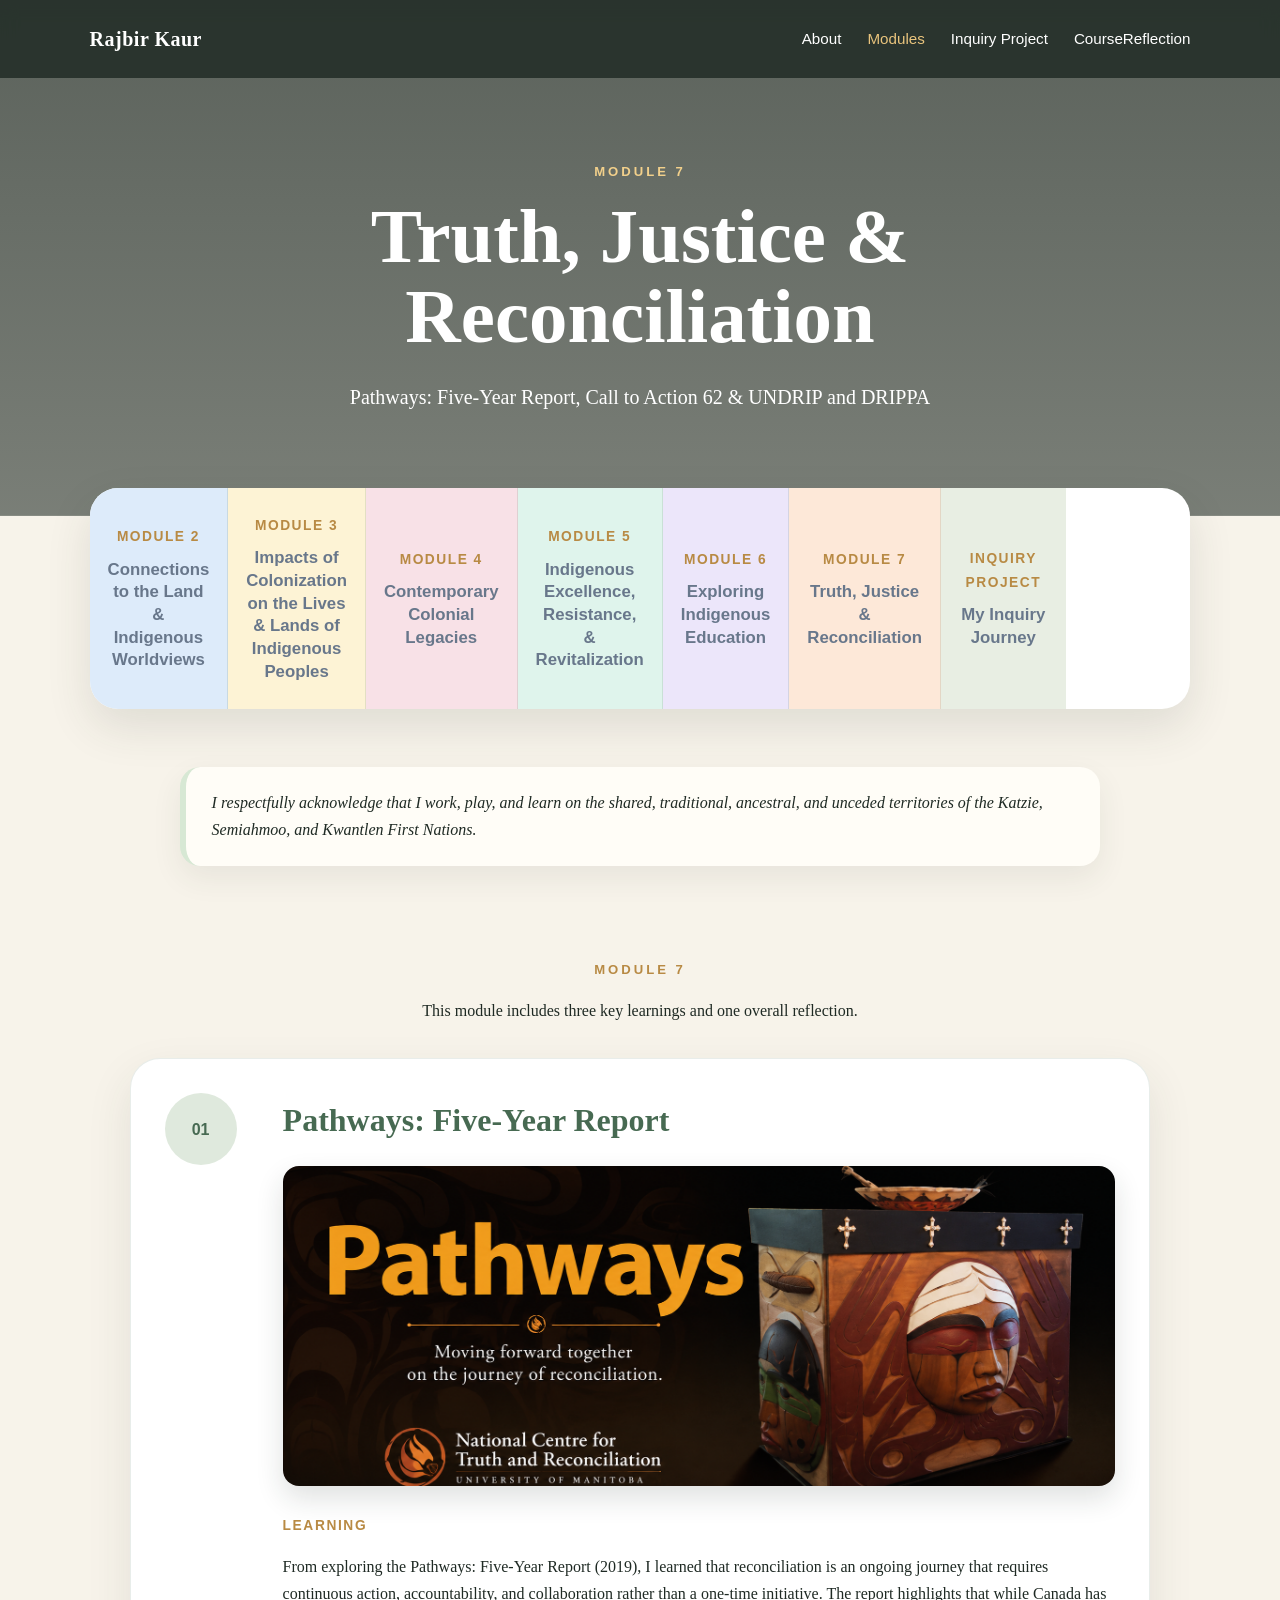
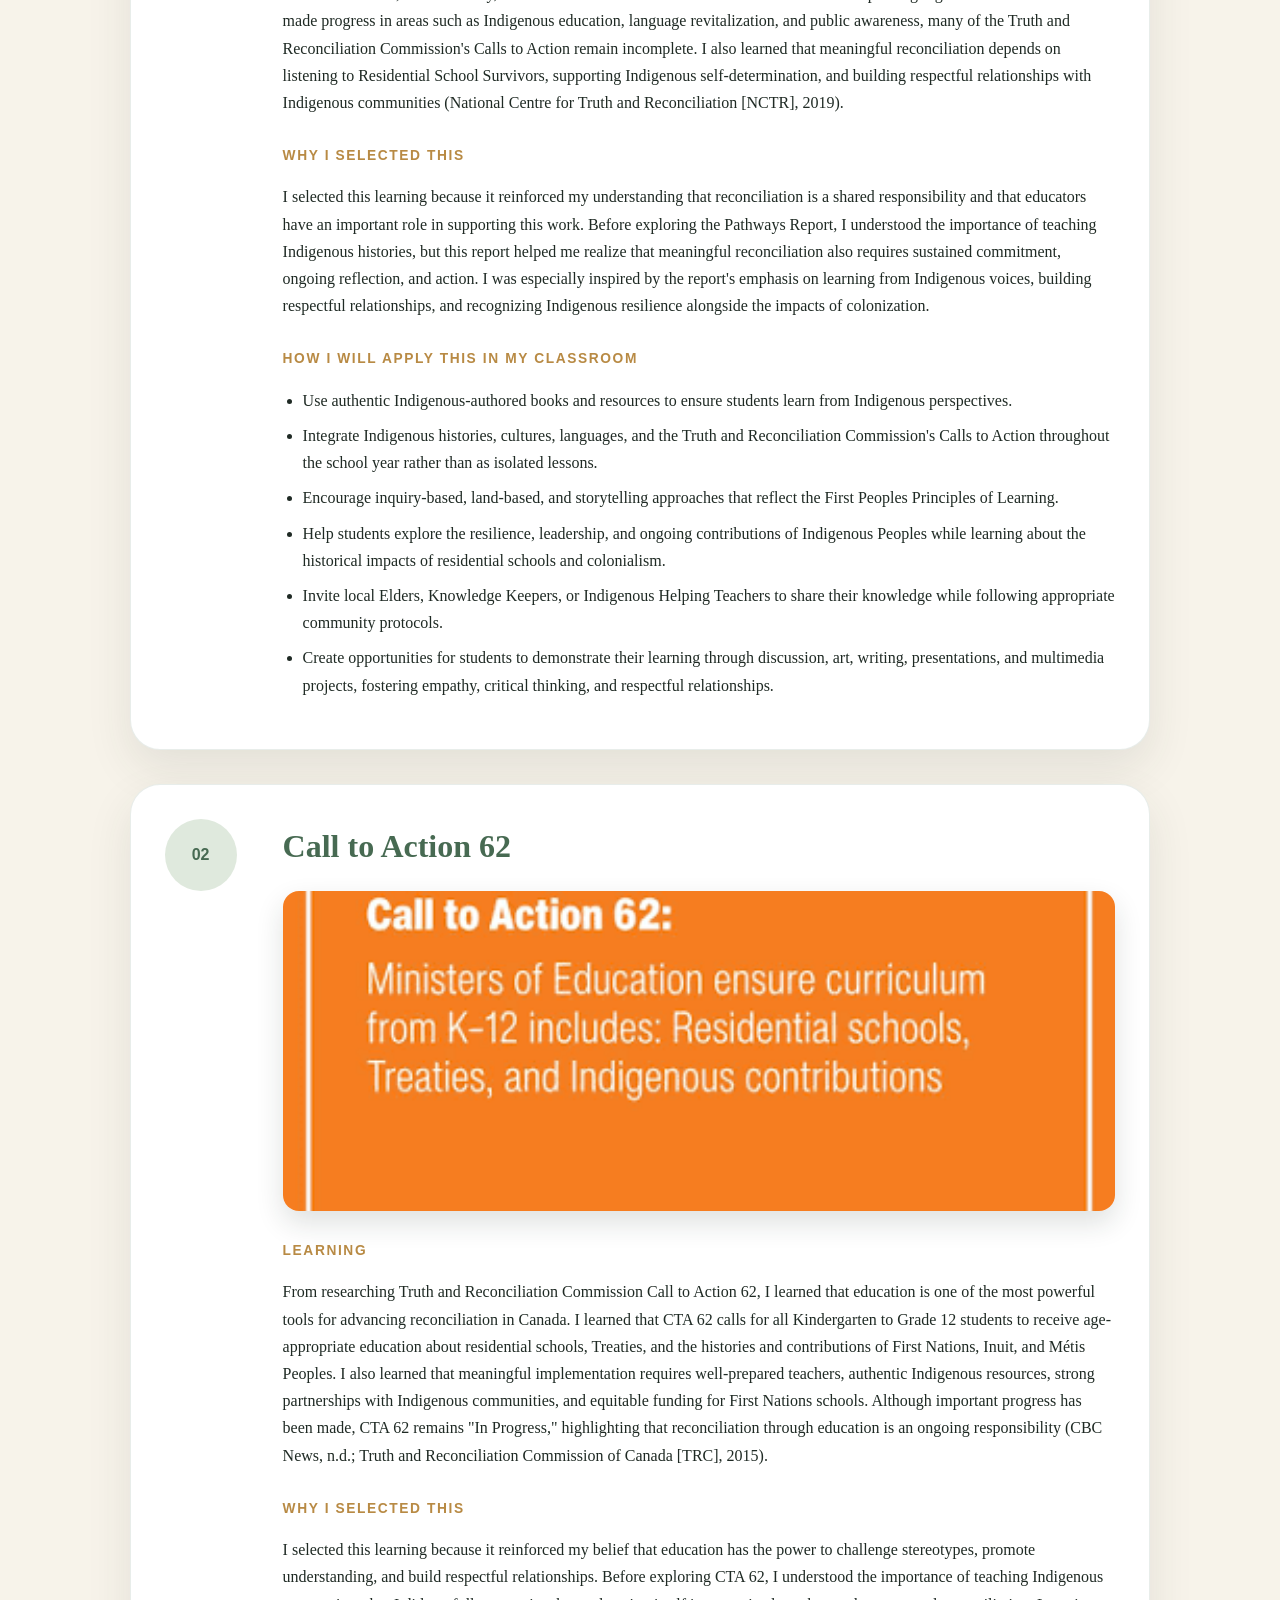
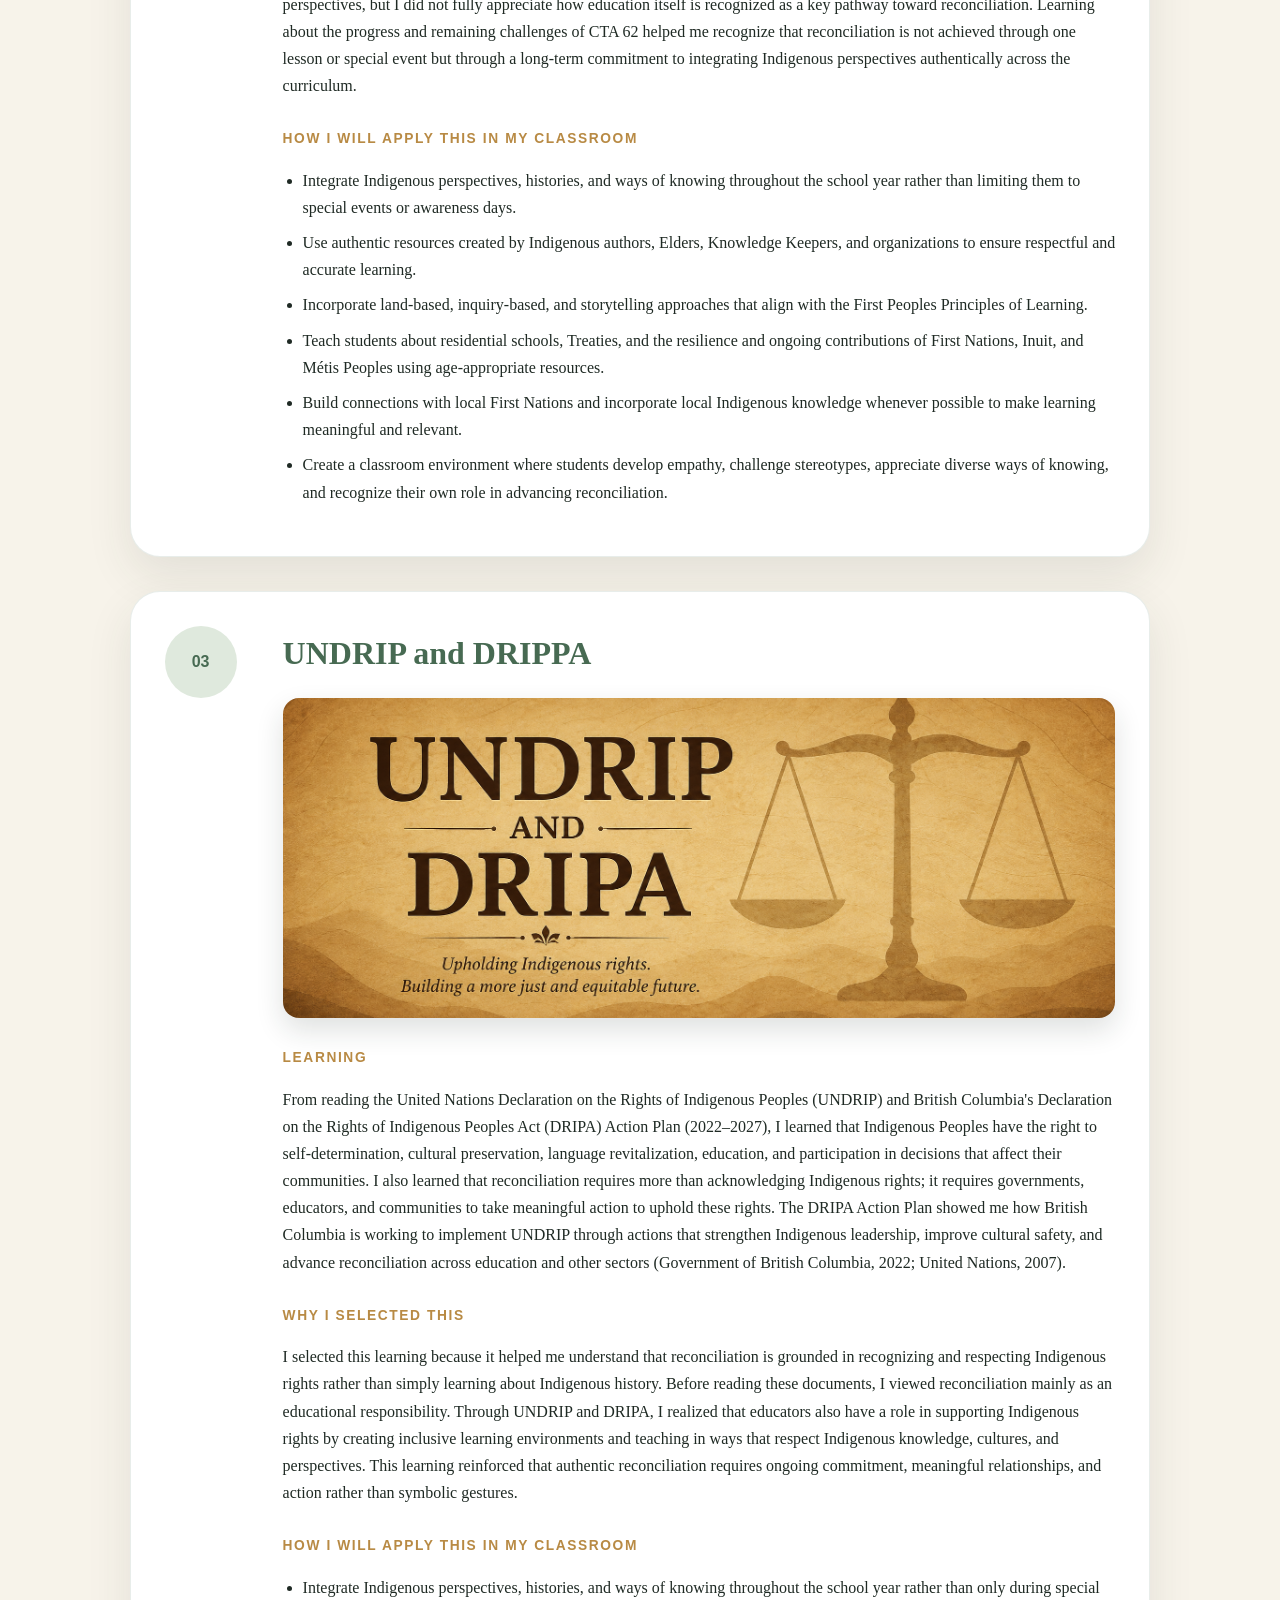
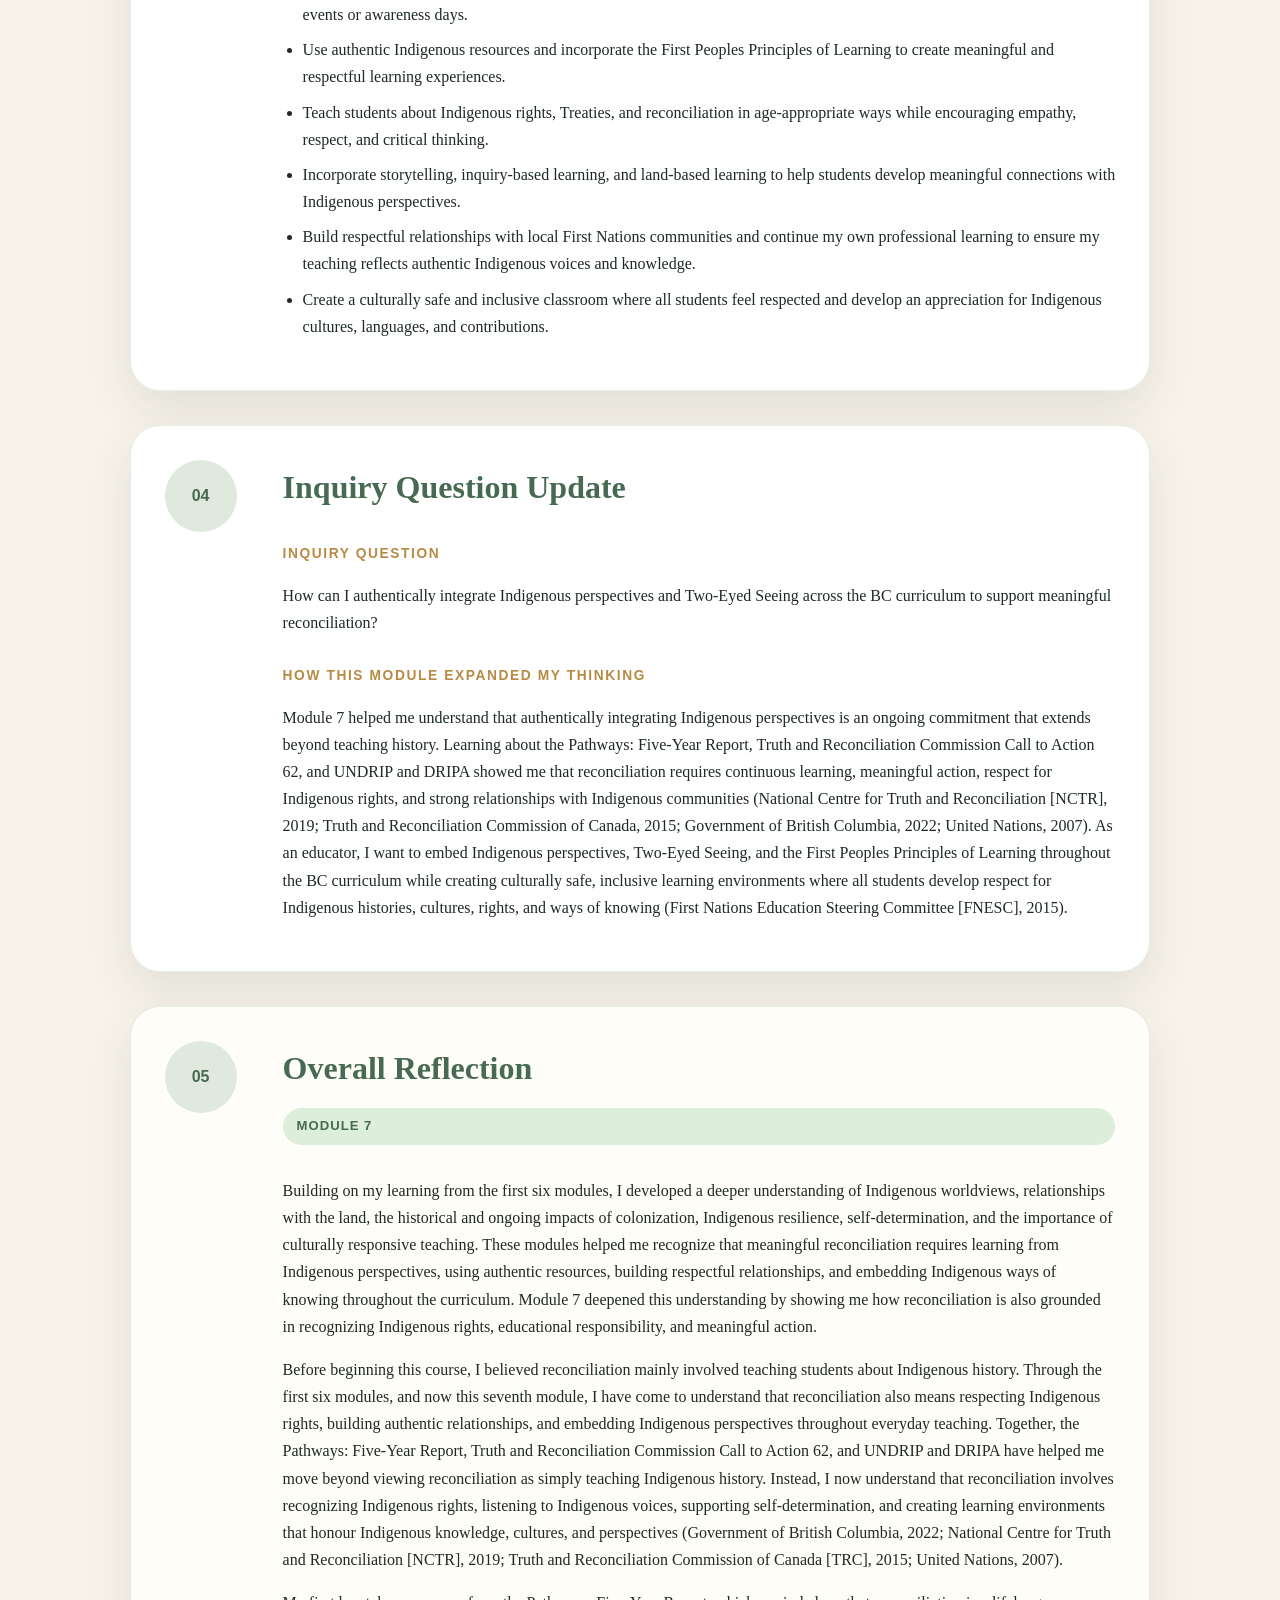
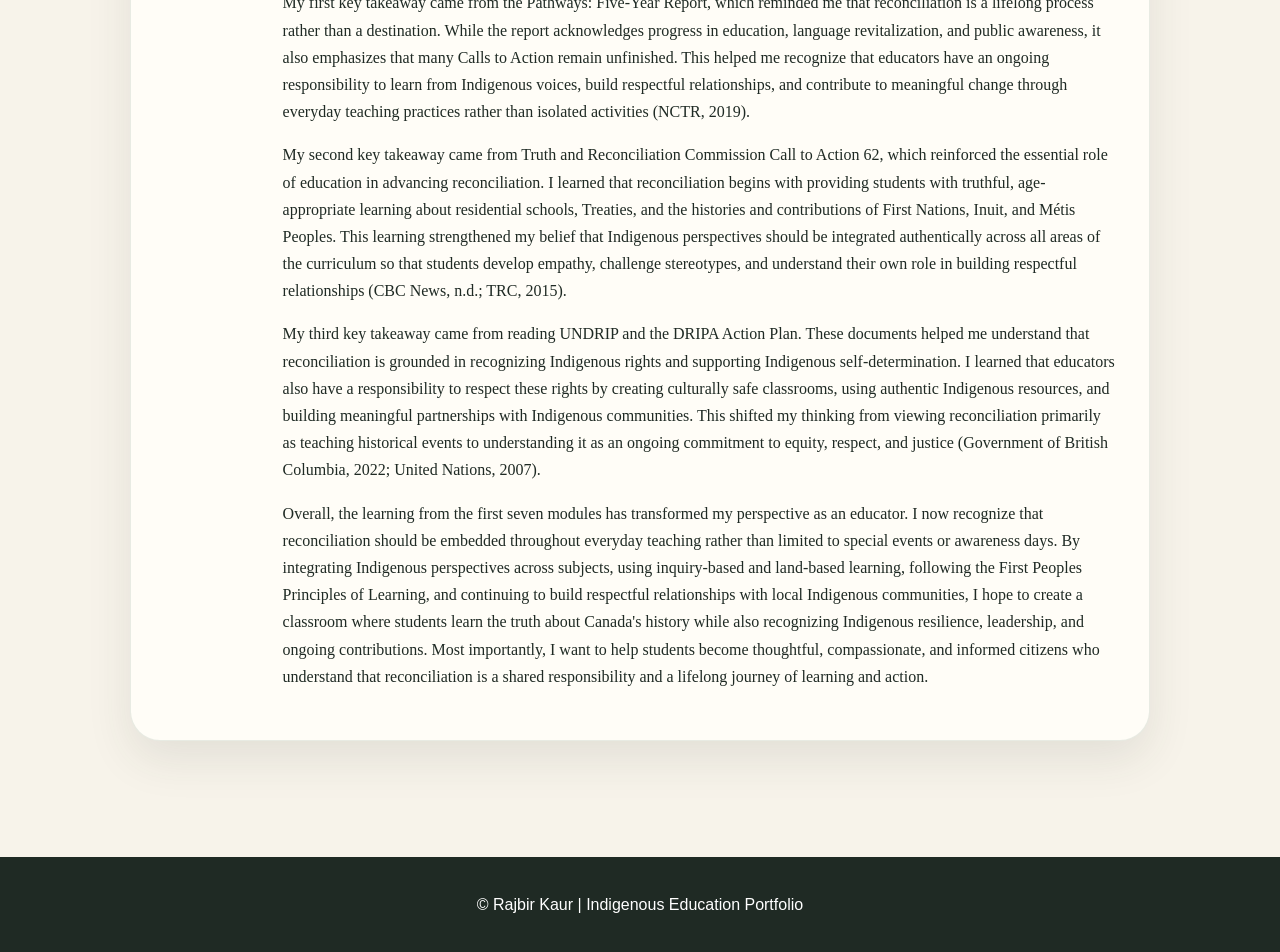
==== CourseReflection.html @ e58ac987 "Add CourseReflection.html with module reflections This file contains the HTML structure for the Cour" ====
<!DOCTYPE html>

<html lang="en">
<head>
<meta charset="utf-8"/>
<meta content="width=device-width, initial-scale=1.0" name="viewport"/>
<title>Course Reflection</title>
<link href="style.css" rel="stylesheet"/>
</head>
<body>
<header class="hero page-hero">
<nav class="nav">
<a class="logo" href="index.html">Rajbir Kaur</a>
<div class="links">
<a href="index.html#about">About</a>
<a aria-current="page" href="index.html#modules">Modules</a>
<a href="inquiry.html">Inquiry Project</a>
 <a href="CourseReflection.html">CourseReflection</a>
</div>
</nav>
<div class="hero-content">
<p class="eyebrow">Module 7</p>
<h1>Truth, Justice &amp; Reconciliation</h1>
<p class="hero-text">Pathways: Five-Year Report, Call to Action 62 &amp; UNDRIP and DRIPPA</p>
</div>
</header>
<div class="top-module-strip"><div class="module-grid">
<a class="module-tile module-2" href="module2.html">
<span>Module 2</span>
<strong>Connections to the Land &amp; Indigenous Worldviews</strong>
</a>
<a class="module-tile module-3" href="module3.html">
<span>Module 3</span>
<strong>Impacts of Colonization on the Lives &amp; Lands of Indigenous Peoples</strong>
</a>
<a class="module-tile module-4" href="module4.html">
<span>Module 4</span>
<strong>Contemporary Colonial Legacies</strong>
</a>
<a class="module-tile module-5" href="module5.html">
<span>Module 5</span>
<strong>Indigenous Excellence, Resistance, &amp; Revitalization</strong>
</a>
<a class="module-tile module-6" href="module6.html">
<span>Module 6</span>
<strong>Exploring Indigenous Education</strong>
</a>
<a class="module-tile module-7" href="module7.html">
<span>Module 7</span>
<strong>Truth, Justice &amp; Reconciliation</strong>
</a>
 <a class="module-tile inquiry-tile" href="inquiry.html">
    <span>Inquiry Project</span>
    <strong>My Inquiry Journey</strong>
</a>
</div></div>
<main>
<section class="land-acknowledgement">
<p>I respectfully acknowledge that I work, play, and learn on the shared, traditional, ancestral, and unceded territories of the Katzie, Semiahmoo, and Kwantlen First Nations.</p>
</section>
<section class="section module-page" id="module4">
<div class="section-title center">
<p class="eyebrow">Module 7</p>
<p>This module includes three key learnings and one overall reflection.</p>
</div>
<article class="learning-card">
<div class="number">01</div>
<div>
<h3>Pathways: Five-Year Report</h3>
<img alt="Pathways" class="topic-image" src="Pathways.png"/>
<h4>Learning</h4>
<p>From exploring the Pathways: Five-Year Report (2019), I learned that reconciliation is an ongoing journey that requires continuous action, accountability, and collaboration rather than a one-time initiative. The report highlights that while Canada has made progress in areas such as Indigenous education, language revitalization, and public awareness, many of the Truth and Reconciliation Commission's Calls to Action remain incomplete. I also learned that meaningful reconciliation depends on listening to Residential School Survivors, supporting Indigenous self-determination, and building respectful relationships with Indigenous communities (National Centre for Truth and Reconciliation [NCTR], 2019).</p>
<h4>Why I Selected This</h4>
<p>I selected this learning because it reinforced my understanding that reconciliation is a shared responsibility and that educators have an important role in supporting this work. Before exploring the Pathways Report, I understood the importance of teaching Indigenous histories, but this report helped me realize that meaningful reconciliation also requires sustained commitment, ongoing reflection, and action. I was especially inspired by the report's emphasis on learning from Indigenous voices, building respectful relationships, and recognizing Indigenous resilience alongside the impacts of colonization.</p>
<h4>How I Will Apply This in My Classroom</h4>
<ul>
  <li>Use authentic Indigenous-authored books and resources to ensure students learn from Indigenous perspectives.</li>
  <li>Integrate Indigenous histories, cultures, languages, and the Truth and Reconciliation Commission's Calls to Action throughout the school year rather than as isolated lessons.</li>
  <li>Encourage inquiry-based, land-based, and storytelling approaches that reflect the First Peoples Principles of Learning.</li>
  <li>Help students explore the resilience, leadership, and ongoing contributions of Indigenous Peoples while learning about the historical impacts of residential schools and colonialism.</li>
  <li>Invite local Elders, Knowledge Keepers, or Indigenous Helping Teachers to share their knowledge while following appropriate community protocols.</li>
  <li>Create opportunities for students to demonstrate their learning through discussion, art, writing, presentations, and multimedia projects, fostering empathy, critical thinking, and respectful relationships.</li>
</ul>
</div>
</article>
<article class="learning-card">
<div class="number">02</div>
<div>
<h3>Call to Action 62</h3>
<img alt="Call to Action 62" class="topic-image" src="Call-to-action.png"/>
<h4>Learning</h4>
<p>From researching Truth and Reconciliation Commission Call to Action 62, I learned that education is one of the most powerful tools for advancing reconciliation in Canada. I learned that CTA 62 calls for all Kindergarten to Grade 12 students to receive age-appropriate education about residential schools, Treaties, and the histories and contributions of First Nations, Inuit, and Métis Peoples. I also learned that meaningful implementation requires well-prepared teachers, authentic Indigenous resources, strong partnerships with Indigenous communities, and equitable funding for First Nations schools. Although important progress has been made, CTA 62 remains "In Progress," highlighting that reconciliation through education is an ongoing responsibility (CBC News, n.d.; Truth and Reconciliation Commission of Canada [TRC], 2015).</p>
<h4>Why I Selected This</h4>
<p>I selected this learning because it reinforced my belief that education has the power to challenge stereotypes, promote understanding, and build respectful relationships. Before exploring CTA 62, I understood the importance of teaching Indigenous perspectives, but I did not fully appreciate how education itself is recognized as a key pathway toward reconciliation. Learning about the progress and remaining challenges of CTA 62 helped me recognize that reconciliation is not achieved through one lesson or special event but through a long-term commitment to integrating Indigenous perspectives authentically across the curriculum.</p>
<h4>How I Will Apply This in My Classroom</h4>
<ul>
  <li>Integrate Indigenous perspectives, histories, and ways of knowing throughout the school year rather than limiting them to special events or awareness days.</li>
  <li>Use authentic resources created by Indigenous authors, Elders, Knowledge Keepers, and organizations to ensure respectful and accurate learning.</li>
  <li>Incorporate land-based, inquiry-based, and storytelling approaches that align with the First Peoples Principles of Learning.</li>
  <li>Teach students about residential schools, Treaties, and the resilience and ongoing contributions of First Nations, Inuit, and Métis Peoples using age-appropriate resources.</li>
  <li>Build connections with local First Nations and incorporate local Indigenous knowledge whenever possible to make learning meaningful and relevant.</li>
  <li>Create a classroom environment where students develop empathy, challenge stereotypes, appreciate diverse ways of knowing, and recognize their own role in advancing reconciliation.</li>
</ul>
</div>
</article>
<article class="learning-card">
<div class="number">03</div>
<div>
<h3>UNDRIP and DRIPPA</h3>
<img alt="UNDRIP and DRIPPA" class="topic-image" src="UNDRIP.png"/>
<h4>Learning</h4>
<p>From reading the United Nations Declaration on the Rights of Indigenous Peoples (UNDRIP) and British Columbia's Declaration on the Rights of Indigenous Peoples Act (DRIPA) Action Plan (2022–2027), I learned that Indigenous Peoples have the right to self-determination, cultural preservation, language revitalization, education, and participation in decisions that affect their communities. I also learned that reconciliation requires more than acknowledging Indigenous rights; it requires governments, educators, and communities to take meaningful action to uphold these rights. The DRIPA Action Plan showed me how British Columbia is working to implement UNDRIP through actions that strengthen Indigenous leadership, improve cultural safety, and advance reconciliation across education and other sectors (Government of British Columbia, 2022; United Nations, 2007).</p>
<h4>Why I Selected This</h4>
<p>I selected this learning because it helped me understand that reconciliation is grounded in recognizing and respecting Indigenous rights rather than simply learning about Indigenous history. Before reading these documents, I viewed reconciliation mainly as an educational responsibility. Through UNDRIP and DRIPA, I realized that educators also have a role in supporting Indigenous rights by creating inclusive learning environments and teaching in ways that respect Indigenous knowledge, cultures, and perspectives. This learning reinforced that authentic reconciliation requires ongoing commitment, meaningful relationships, and action rather than symbolic gestures.</p>
<h4>How I Will Apply This in My Classroom</h4>
<ul>
  <li>Integrate Indigenous perspectives, histories, and ways of knowing throughout the school year rather than only during special events or awareness days.</li>
  <li>Use authentic Indigenous resources and incorporate the First Peoples Principles of Learning to create meaningful and respectful learning experiences.</li>
  <li>Teach students about Indigenous rights, Treaties, and reconciliation in age-appropriate ways while encouraging empathy, respect, and critical thinking.</li>
  <li>Incorporate storytelling, inquiry-based learning, and land-based learning to help students develop meaningful connections with Indigenous perspectives.</li>
  <li>Build respectful relationships with local First Nations communities and continue my own professional learning to ensure my teaching reflects authentic Indigenous voices and knowledge.</li>
  <li>Create a culturally safe and inclusive classroom where all students feel respected and develop an appreciation for Indigenous cultures, languages, and contributions.</li>
</ul>
</div>
</article>
 <article class="learning-card">
<div class="number">04</div>
<div>
<h3>Inquiry Question Update</h3>
  <h4>Inquiry Question</h4>
    <p>How can I authentically integrate Indigenous perspectives and Two-Eyed Seeing across the BC curriculum to support meaningful reconciliation?</p>
  <h4>How This Module Expanded My Thinking</h4>
    <p>Module 7 helped me understand that authentically integrating Indigenous perspectives is an ongoing commitment that extends beyond teaching history. Learning about the Pathways: Five-Year Report, Truth and Reconciliation Commission Call to Action 62, and UNDRIP and DRIPA showed me that reconciliation requires continuous learning, meaningful action, respect for Indigenous rights, and strong relationships with Indigenous communities (National Centre for Truth and Reconciliation [NCTR], 2019; Truth and Reconciliation Commission of Canada, 2015; Government of British Columbia, 2022; United Nations, 2007). As an educator, I want to embed Indigenous perspectives, Two-Eyed Seeing, and the First Peoples Principles of Learning throughout the BC curriculum while creating culturally safe, inclusive learning environments where all students develop respect for Indigenous histories, cultures, rights, and ways of knowing (First Nations Education Steering Committee [FNESC], 2015).</p>
</div>
 </article>
<article class="learning-card reflection-card" id="reflection">
<div class="number">05</div>
<div>
<h3>Overall Reflection</h3>
<p class="module-label">Module 7</p>
  <p>Building on my learning from the first six modules, I developed a deeper understanding of Indigenous worldviews, relationships with the land, the historical and ongoing impacts of colonization, Indigenous resilience, self-determination, and the importance of culturally responsive teaching. These modules helped me recognize that meaningful reconciliation requires learning from Indigenous perspectives, using authentic resources, building respectful relationships, and embedding Indigenous ways of knowing throughout the curriculum. Module 7 deepened this understanding by showing me how reconciliation is also grounded in recognizing Indigenous rights, educational responsibility, and meaningful action.</p>
  <p>Before beginning this course, I believed reconciliation mainly involved teaching students about Indigenous history. Through the first six modules, and now this seventh module, I have come to understand that reconciliation also means respecting Indigenous rights, building authentic relationships, and embedding Indigenous perspectives throughout everyday teaching. Together, the Pathways: Five-Year Report, Truth and Reconciliation Commission Call to Action 62, and UNDRIP and DRIPA have helped me move beyond viewing reconciliation as simply teaching Indigenous history. Instead, I now understand that reconciliation involves recognizing Indigenous rights, listening to Indigenous voices, supporting self-determination, and creating learning environments that honour Indigenous knowledge, cultures, and perspectives (Government of British Columbia, 2022; National Centre for Truth and Reconciliation [NCTR], 2019; Truth and Reconciliation Commission of Canada [TRC], 2015; United Nations, 2007).</p>
  <p>My first key takeaway came from the Pathways: Five-Year Report, which reminded me that reconciliation is a lifelong process rather than a destination. While the report acknowledges progress in education, language revitalization, and public awareness, it also emphasizes that many Calls to Action remain unfinished. This helped me recognize that educators have an ongoing responsibility to learn from Indigenous voices, build respectful relationships, and contribute to meaningful change through everyday teaching practices rather than isolated activities (NCTR, 2019).</p>
  <p>My second key takeaway came from Truth and Reconciliation Commission Call to Action 62, which reinforced the essential role of education in advancing reconciliation. I learned that reconciliation begins with providing students with truthful, age-appropriate learning about residential schools, Treaties, and the histories and contributions of First Nations, Inuit, and Métis Peoples. This learning strengthened my belief that Indigenous perspectives should be integrated authentically across all areas of the curriculum so that students develop empathy, challenge stereotypes, and understand their own role in building respectful relationships (CBC News, n.d.; TRC, 2015).</p>
  <p>My third key takeaway came from reading UNDRIP and the DRIPA Action Plan. These documents helped me understand that reconciliation is grounded in recognizing Indigenous rights and supporting Indigenous self-determination. I learned that educators also have a responsibility to respect these rights by creating culturally safe classrooms, using authentic Indigenous resources, and building meaningful partnerships with Indigenous communities. This shifted my thinking from viewing reconciliation primarily as teaching historical events to understanding it as an ongoing commitment to equity, respect, and justice (Government of British Columbia, 2022; United Nations, 2007).</p>
  <p>Overall, the learning from the first seven modules has transformed my perspective as an educator. I now recognize that reconciliation should be embedded throughout everyday teaching rather than limited to special events or awareness days. By integrating Indigenous perspectives across subjects, using inquiry-based and land-based learning, following the First Peoples Principles of Learning, and continuing to build respectful relationships with local Indigenous communities, I hope to create a classroom where students learn the truth about Canada's history while also recognizing Indigenous resilience, leadership, and ongoing contributions. Most importantly, I want to help students become thoughtful, compassionate, and informed citizens who understand that reconciliation is a shared responsibility and a lifelong journey of learning and action.</p>
</div>
</article>
</section>
</main>
<footer>© Rajbir Kaur | Indigenous Education Portfolio</footer>
</body>
</html>
---- style.css ----
:root{
  --green:#476a52;
  --sage:#dfe9dd;
  --cream:#f7f3ea;
  --dark:#1f2a24;
  --gold:#b88a44;
  --white:#ffffff;
}
*{box-sizing:border-box}
html{scroll-behavior:smooth}
body{margin:0;font-family:Georgia,'Times New Roman',serif;color:var(--dark);background:var(--cream);line-height:1.7}
a{color:inherit;text-decoration:none}.hero{min-height:92vh;background:linear-gradient(rgba(31,42,36,.72),rgba(31,42,36,.58)),url('https://images.unsplash.com/photo-1500530855697-b586d89ba3ee?auto=format&fit=crop&w=1600&q=80');background-size:cover;background-position:center;color:white;display:flex;flex-direction:column}.nav{position:sticky;top:0;z-index:10;display:flex;justify-content:space-between;align-items:center;padding:22px 7%;background:rgba(31,42,36,.82);backdrop-filter:blur(8px)}.logo{font-size:1.25rem;font-weight:700;letter-spacing:.5px}.links{display:flex;gap:26px;font-family:Arial,sans-serif;font-size:.95rem}.links a:hover{color:#e9c47d}.hero-content{max-width:880px;margin:auto;padding:80px 7%;text-align:center}.eyebrow{text-transform:uppercase;letter-spacing:3px;color:var(--gold);font-family:Arial,sans-serif;font-weight:700;font-size:.82rem}.hero .eyebrow{color:#f2d08b}.hero h1{font-size:clamp(2.4rem,6vw,5rem);line-height:1.05;margin:12px 0 22px}.hero-text{font-size:1.25rem;max-width:760px;margin:0 auto 32px}.button{display:inline-block;background:#f0c36d;color:#1f2a24;padding:14px 26px;border-radius:999px;font-family:Arial,sans-serif;font-weight:700}.section{padding:82px 7%;max-width:1200px;margin:0 auto}.section-title h2{font-size:clamp(2rem,4vw,3.2rem);line-height:1.1;margin:8px 0 12px}.center{text-align:center}.about-grid{display:grid;grid-template-columns:260px 1fr;gap:34px;align-items:stretch}.portrait{height:260px;border-radius:30px;background:linear-gradient(135deg,var(--green),#9eb58f);color:white;display:flex;align-items:center;justify-content:center;font-size:4.5rem;font-weight:700;box-shadow:0 18px 45px rgba(0,0,0,.12)}.card,.learning-card{background:var(--white);border-radius:30px;padding:34px;box-shadow:0 18px 45px rgba(48,58,50,.1);border:1px solid rgba(71,106,82,.12)}.learning-card{display:grid;grid-template-columns:90px 1fr;gap:28px;margin:34px 0}.number{width:72px;height:72px;border-radius:50%;background:var(--sage);display:flex;align-items:center;justify-content:center;font-family:Arial,sans-serif;font-weight:800;color:var(--green)}h3{font-size:2rem;margin:0 0 16px;color:var(--green)}h4{font-family:Arial,sans-serif;text-transform:uppercase;letter-spacing:1.6px;font-size:.86rem;color:var(--gold);margin:28px 0 8px}ul{padding-left:20px}li{margin:8px 0}.reflection{max-width:1100px}.wide{max-width:980px;margin:0 auto}.references{text-align:left}footer{text-align:center;padding:34px;background:var(--dark);color:white;font-family:Arial,sans-serif}@media(max-width:760px){.nav{display:block;text-align:center}.links{justify-content:center;flex-wrap:wrap;margin-top:12px;gap:12px}.about-grid,.learning-card{grid-template-columns:1fr}.portrait{width:200px;height:200px;margin:0 auto}.section{padding:56px 5%}.card,.learning-card{padding:24px}.number{width:58px;height:58px}.hero{min-height:80vh}}


/* Module dashboard added to match the example layout */
.module-dashboard{max-width:1280px}
.module-grid{display:grid;grid-template-columns:repeat(8,1fr);gap:0;margin-top:34px;border-radius:28px;overflow:hidden;box-shadow:0 18px 45px rgba(48,58,50,.12);background:var(--white)}
.module-tile{min-height:170px;padding:26px 18px;display:flex;flex-direction:column;justify-content:center;align-items:center;text-align:center;border-right:1px solid rgba(71,106,82,.14);font-family:Arial,sans-serif;color:#68778b;background:#fff;transition:.25s ease}
.module-tile:last-child{border-right:0}.module-tile span{font-size:.86rem;text-transform:uppercase;letter-spacing:1.5px;color:var(--gold);font-weight:800;margin-bottom:10px}.module-tile strong{font-size:1.05rem;line-height:1.35}.module-tile:hover{background:#fbf6e9;transform:translateY(-4px);color:#244b82}.module-tile.active{background:#fffaf0;border-bottom:6px solid #e0b52f;color:#244b82}.future-modules{padding-top:36px;padding-bottom:36px}.future-modules .card{text-align:center}.future-modules h3{font-size:1.6rem}
@media(max-width:1050px){.module-grid{grid-template-columns:repeat(2,1fr)}.module-tile{min-height:120px;border-bottom:1px solid rgba(71,106,82,.14)}}
@media(max-width:620px){.module-grid{grid-template-columns:1fr}.module-tile{min-height:105px;border-right:0}.module-tile.active{border-bottom:4px solid #e0b52f}}

/* Module cards now appear at the top under the hero */
.module-dashboard{padding-top:34px;padding-bottom:50px;margin-top:-28px;position:relative;z-index:3}
.reflection-card{background:#fffdf7}


/* Separate page updates */
.page-hero{min-height:46vh}
.page-hero .hero-content{padding:70px 7%}
.top-module-strip{max-width:1280px;margin:-28px auto 0;padding:0 7%;position:relative;z-index:4}
.top-module-strip .module-grid{margin-top:0}
.module-page{padding-top:58px}
.page-actions{display:flex;gap:14px;justify-content:center;flex-wrap:wrap;margin-top:24px}
.button.secondary{background:transparent;color:#fff;border:2px solid #f0c36d}
.nav .links a[aria-current="page"]{color:#e9c47d}
@media(max-width:760px){.page-hero{min-height:42vh}.top-module-strip{padding:0 5%}}


/* Light pastel module colors */
.land-acknowledgement{
  max-width:1100px;
  margin:36px auto 0;
  padding:22px 7%;
}
.land-acknowledgement p{
  margin:0;
  background:#fffdf7;
  border-left:6px solid #d7e8d4;
  border-radius:20px;
  padding:22px 26px;
  box-shadow:0 12px 30px rgba(48,58,50,.08);
  font-style:italic;
}
.module-tile.module-1{background:#ddeedb;}
.module-tile.module-2{background:#ddebfa;}
.module-tile.module-3{background:#fdf3d5;}
.module-tile.module-4{background:#f8e1e7;}
.module-tile.module-5{background:#dff4ec;}
.module-tile.module-6{background:#ece6fa;}
.module-tile.module-7{background:#fde8d8;}
.module-tile:hover{filter:brightness(0.98);transform:translateY(-4px);color:#244b82}
.module-tile.active{filter:brightness(0.96);border-bottom:6px solid rgba(71,106,82,.55);color:#244b82}
.module-label{
  display:inline-block;
  margin:-6px 0 16px;
  padding:7px 14px;
  border-radius:999px;
  background:#ddeedb;
  color:#476a52;
  font-family:Arial,sans-serif;
  font-weight:800;
  letter-spacing:1px;
  text-transform:uppercase;
  font-size:.82rem;
}
.top-module-strip .module-grid{grid-template-columns:repeat(8,1fr)}
@media(max-width:1050px){.top-module-strip .module-grid{grid-template-columns:repeat(2,1fr)}}
@media(max-width:620px){.top-module-strip .module-grid{grid-template-columns:1fr}}

.topic-image{
    display:block;
    width:100%;
    max-width:900px;
    height:320px;
    object-fit:cover;
    object-position:center;
    margin:18px auto 26px;
    border-radius:16px;
    box-shadow:0 12px 28px rgba(30,45,36,.14);

}
.kinship-banner{
    display:block;
    width:100%;
    max-width:1100px;
    height:auto;
    margin:18px auto 26px;
    border-radius:16px;
    box-shadow:0 12px 28px rgba(30,45,36,.14);
}
.references-list{
    max-width: 1000px;
    margin: 0 auto;
    padding-left: 25px;
    line-height: 1.8;
}

.references-list li{
    margin-bottom: 15px;
}
.module-banner-image{
    display:block;
    width:100%;
    max-width:900px;
    height:auto;
    margin:18px auto 26px;
    border-radius:16px;
    box-shadow:0 12px 28px rgba(30,45,36,.14);
}
.indent-list {
    margin-left: 40px;
}
.cause-effect-table {
    width: 100%;
    border-collapse: collapse;
    margin: 25px 0;
}

.cause-effect-table th,
.cause-effect-table td {
    border: 1px solid #777;
    padding: 12px 15px;
    text-align: left;
}

.cause-effect-table th {
    background-color: #e8efe3;
    font-weight: bold;
}
.module-page .learning-card{
    display:grid;
    grid-template-columns:90px minmax(0, 1fr);
    gap:28px;
    align-items:start;
    height:auto;
    min-height:0;
}

.module-page .learning-card{
    display:grid;
    grid-template-columns:90px minmax(0, 1fr);
    gap:28px;
    align-items:start;
    height:auto;
    min-height:0;
}

.module-page .learning-card > div:last-child{
    width:100%;
    min-width:0;
}

.learning-card > div:last-child{
    min-width:0;
    width:100%;
}

.learning-card p{
    width:100%;
    max-width:none;
}
.inquiry-tile{
    background:#e8eee3;
}
#modules .module-grid{
    grid-template-columns:repeat(8, minmax(0, 1fr)) !important;
}

#modules .inquiry-tile{
    background:#e8eee3;
}
.module-dashboard .module-grid{
    grid-template-columns:repeat(8, minmax(0, 1fr)) !important;
}

.inquiry-tile{
    background:#e8eee3;
}
.references-list{
    max-width:1000px;
    margin:0 auto;
    padding:0;
    list-style:none;
    line-height:1.7;
}

.references-list li{
    margin-bottom:18px;
    padding-left:36px;
    text-indent:-36px;
    text-align:left;
}

.references-list a{
    color:#476a52;
    text-decoration:underline;
    overflow-wrap:anywhere;
}
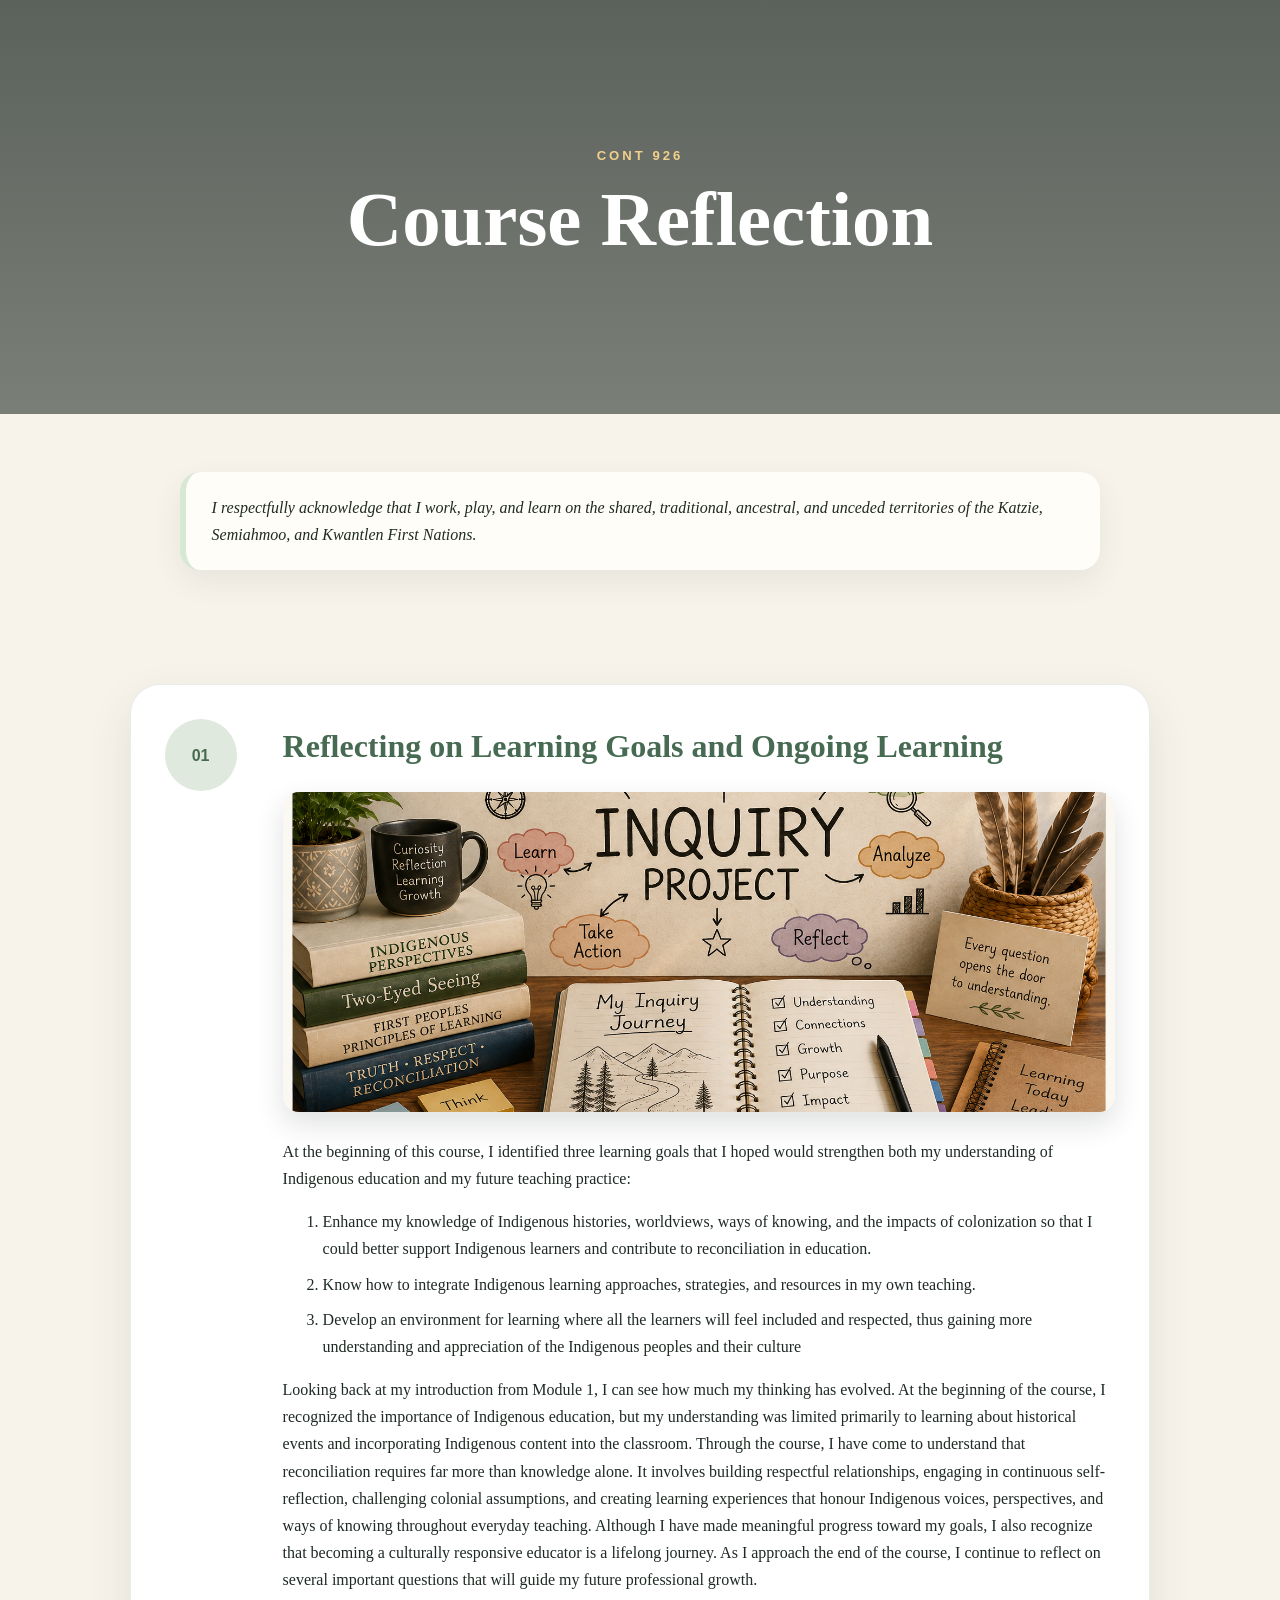
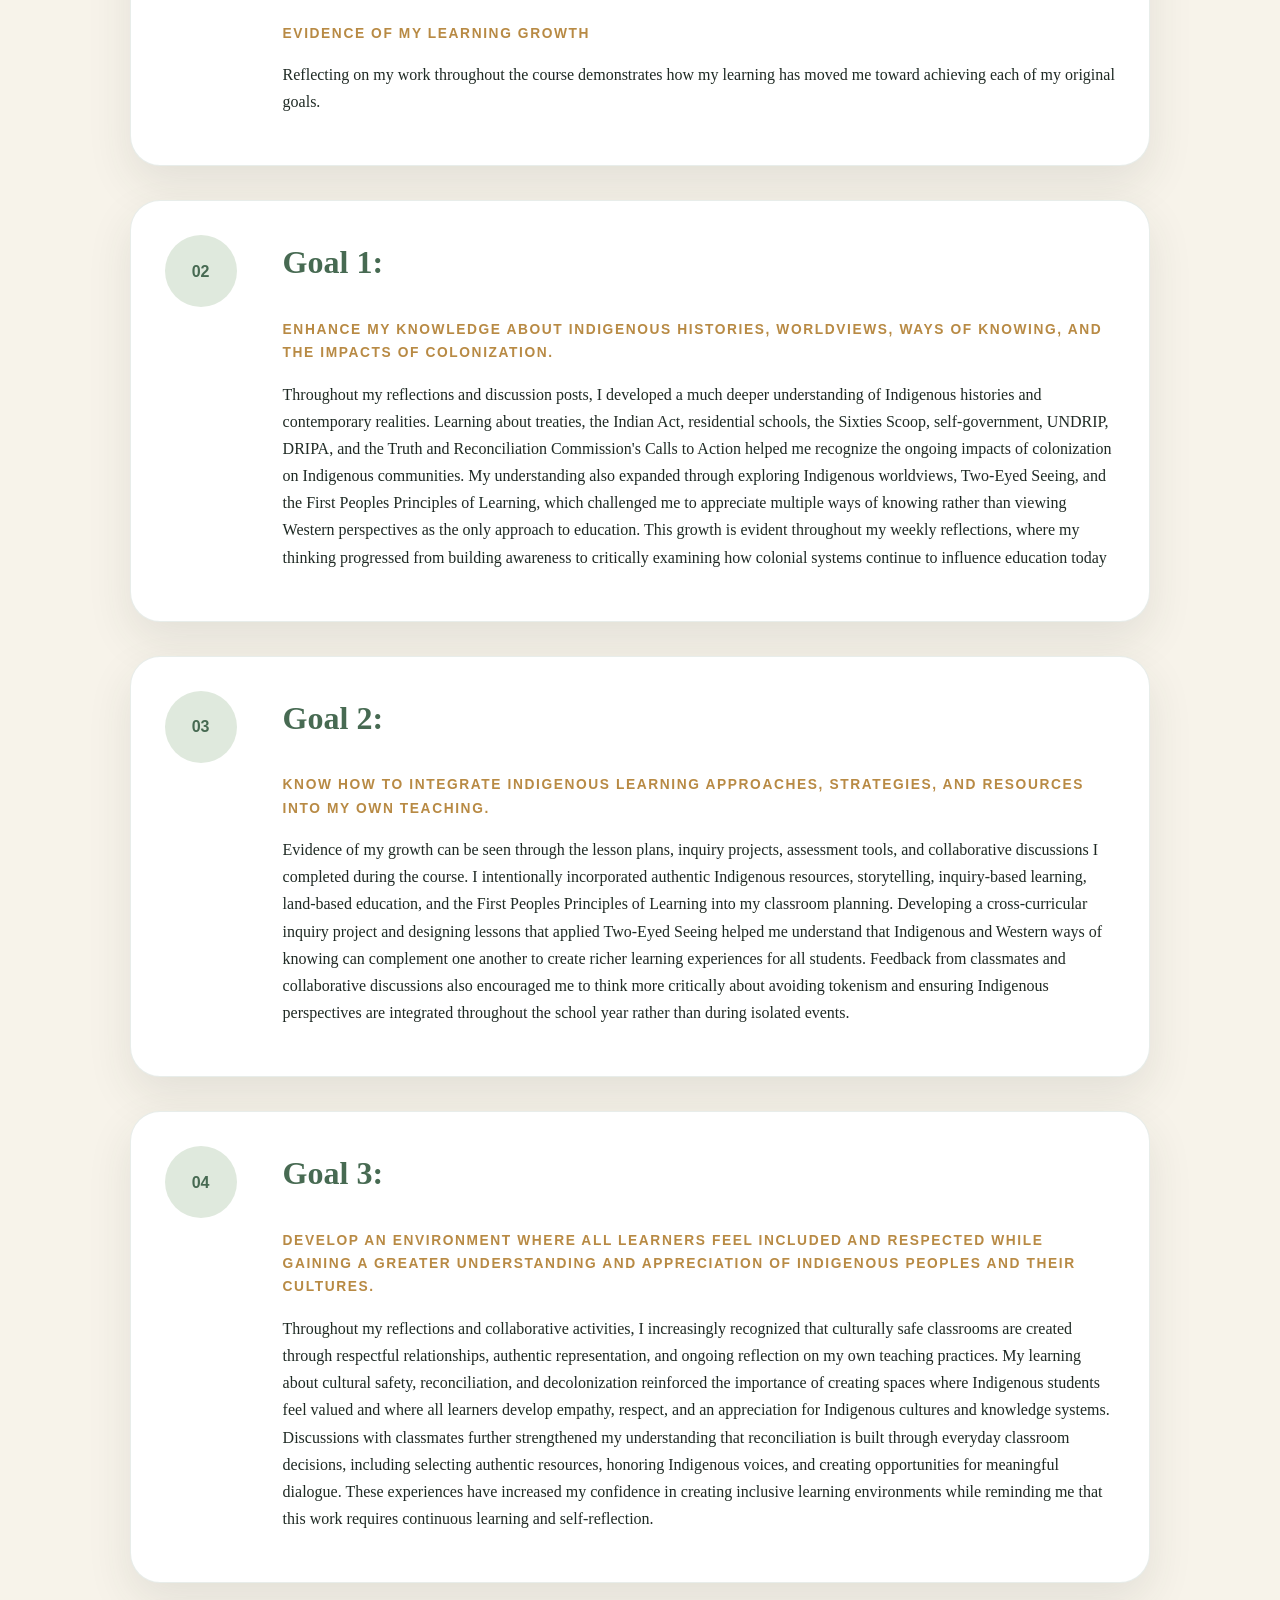
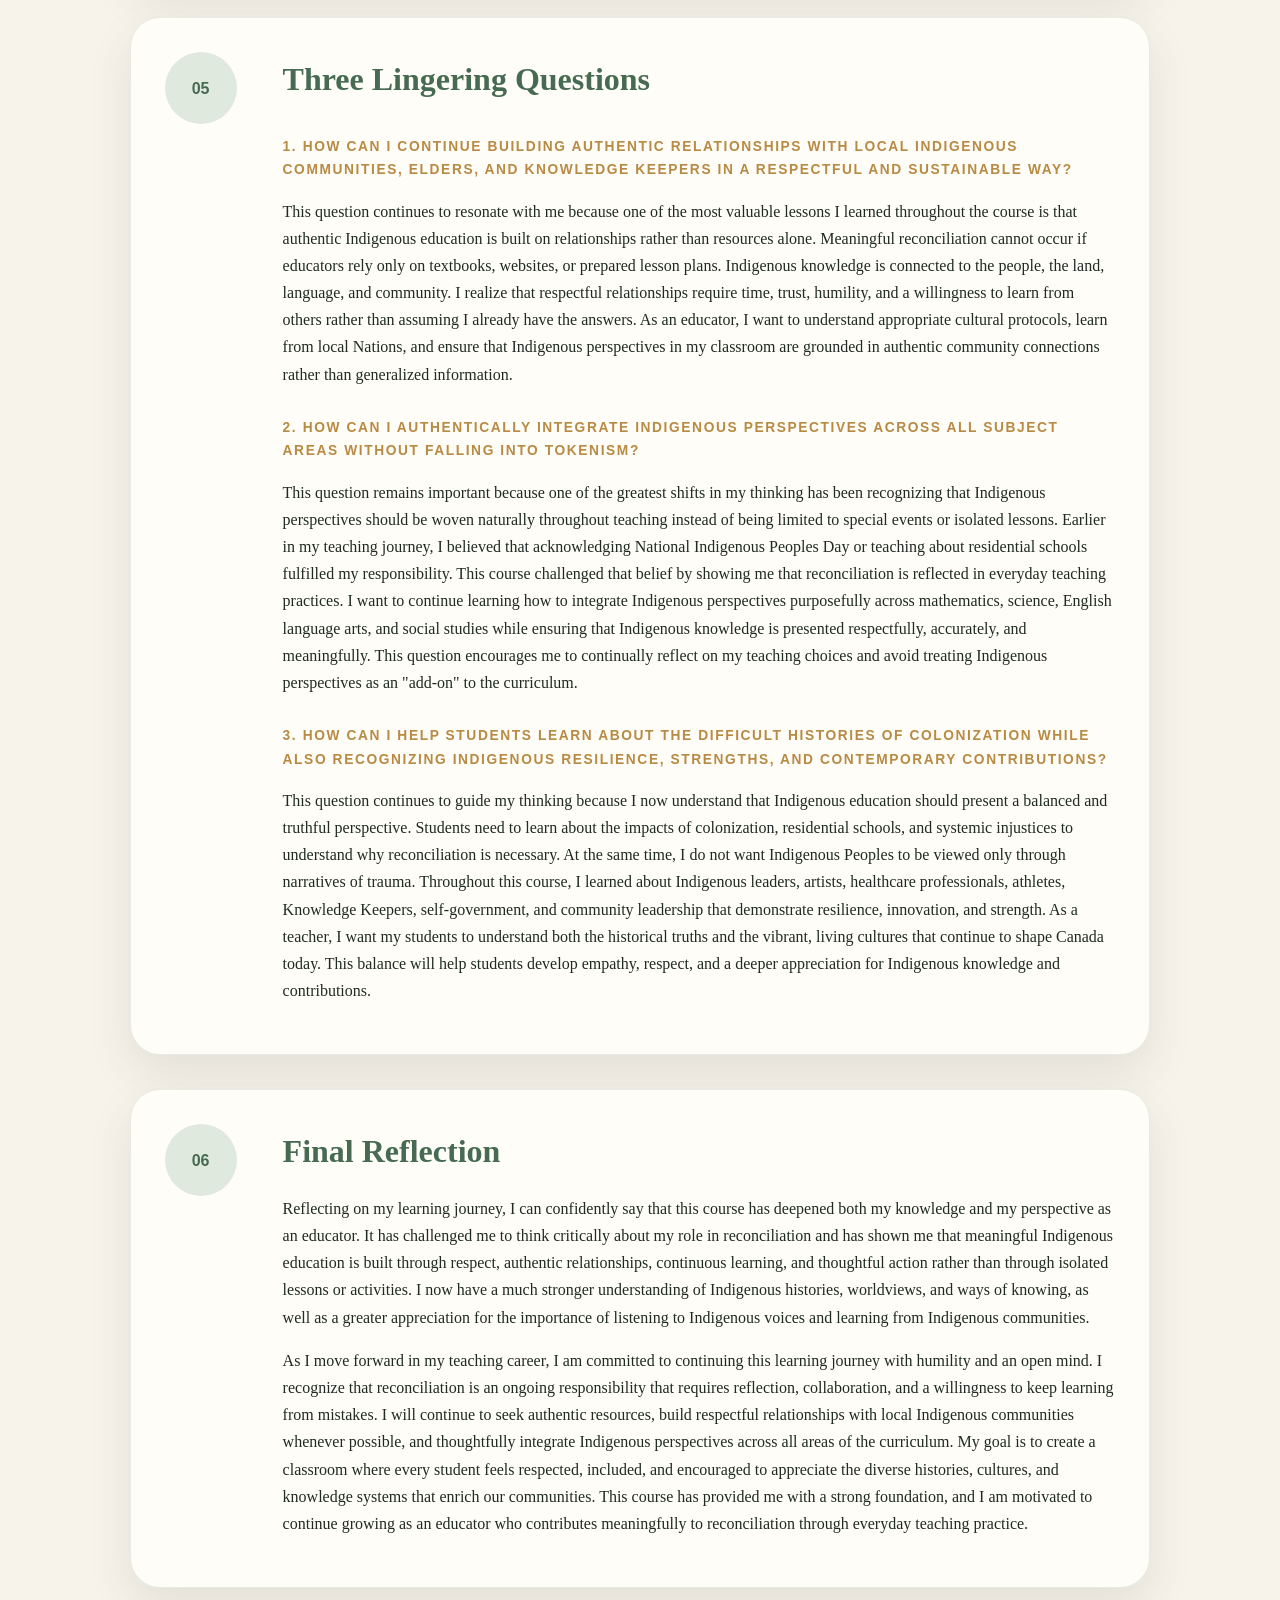
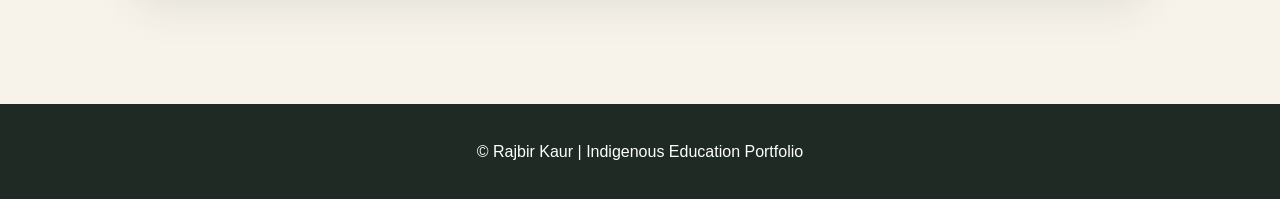
==== commit 67961a71: "Fix title typo in CourseReflection.html" ====
--- a/CourseReflection.html
+++ b/CourseReflection.html
@@ -4,149 +4,143 @@
 <head>
 <meta charset="utf-8"/>
 <meta content="width=device-width, initial-scale=1.0" name="viewport"/>
-<title>Course Reflection</title>
+<title>Course Reflecton</title>
 <link href="style.css" rel="stylesheet"/>
 </head>
 <body>
 <header class="hero page-hero">
-<nav class="nav">
-<a class="logo" href="index.html">Rajbir Kaur</a>
-<div class="links">
-<a href="index.html#about">About</a>
-<a aria-current="page" href="index.html#modules">Modules</a>
-<a href="inquiry.html">Inquiry Project</a>
- <a href="CourseReflection.html">CourseReflection</a>
-</div>
-</nav>
-<div class="hero-content">
-<p class="eyebrow">Module 7</p>
-<h1>Truth, Justice &amp; Reconciliation</h1>
-<p class="hero-text">Pathways: Five-Year Report, Call to Action 62 &amp; UNDRIP and DRIPPA</p>
+ <div class="hero-content">
+  <p class="eyebrow">CONT 926</p>
+<h1>Course Reflection</h1>
 </div>
 </header>
-<div class="top-module-strip"><div class="module-grid">
-<a class="module-tile module-2" href="module2.html">
-<span>Module 2</span>
-<strong>Connections to the Land &amp; Indigenous Worldviews</strong>
-</a>
-<a class="module-tile module-3" href="module3.html">
-<span>Module 3</span>
-<strong>Impacts of Colonization on the Lives &amp; Lands of Indigenous Peoples</strong>
-</a>
-<a class="module-tile module-4" href="module4.html">
-<span>Module 4</span>
-<strong>Contemporary Colonial Legacies</strong>
-</a>
-<a class="module-tile module-5" href="module5.html">
-<span>Module 5</span>
-<strong>Indigenous Excellence, Resistance, &amp; Revitalization</strong>
-</a>
-<a class="module-tile module-6" href="module6.html">
-<span>Module 6</span>
-<strong>Exploring Indigenous Education</strong>
-</a>
-<a class="module-tile module-7" href="module7.html">
-<span>Module 7</span>
-<strong>Truth, Justice &amp; Reconciliation</strong>
-</a>
- <a class="module-tile inquiry-tile" href="inquiry.html">
-    <span>Inquiry Project</span>
-    <strong>My Inquiry Journey</strong>
-</a>
-</div></div>
 <main>
 <section class="land-acknowledgement">
 <p>I respectfully acknowledge that I work, play, and learn on the shared, traditional, ancestral, and unceded territories of the Katzie, Semiahmoo, and Kwantlen First Nations.</p>
 </section>
 <section class="section module-page" id="module4">
-<div class="section-title center">
-<p class="eyebrow">Module 7</p>
-<p>This module includes three key learnings and one overall reflection.</p>
-</div>
 <article class="learning-card">
 <div class="number">01</div>
 <div>
-<h3>Pathways: Five-Year Report</h3>
-<img alt="Pathways" class="topic-image" src="Pathways.png"/>
-<h4>Learning</h4>
-<p>From exploring the Pathways: Five-Year Report (2019), I learned that reconciliation is an ongoing journey that requires continuous action, accountability, and collaboration rather than a one-time initiative. The report highlights that while Canada has made progress in areas such as Indigenous education, language revitalization, and public awareness, many of the Truth and Reconciliation Commission's Calls to Action remain incomplete. I also learned that meaningful reconciliation depends on listening to Residential School Survivors, supporting Indigenous self-determination, and building respectful relationships with Indigenous communities (National Centre for Truth and Reconciliation [NCTR], 2019).</p>
-<h4>Why I Selected This</h4>
-<p>I selected this learning because it reinforced my understanding that reconciliation is a shared responsibility and that educators have an important role in supporting this work. Before exploring the Pathways Report, I understood the importance of teaching Indigenous histories, but this report helped me realize that meaningful reconciliation also requires sustained commitment, ongoing reflection, and action. I was especially inspired by the report's emphasis on learning from Indigenous voices, building respectful relationships, and recognizing Indigenous resilience alongside the impacts of colonization.</p>
-<h4>How I Will Apply This in My Classroom</h4>
-<ul>
-  <li>Use authentic Indigenous-authored books and resources to ensure students learn from Indigenous perspectives.</li>
-  <li>Integrate Indigenous histories, cultures, languages, and the Truth and Reconciliation Commission's Calls to Action throughout the school year rather than as isolated lessons.</li>
-  <li>Encourage inquiry-based, land-based, and storytelling approaches that reflect the First Peoples Principles of Learning.</li>
-  <li>Help students explore the resilience, leadership, and ongoing contributions of Indigenous Peoples while learning about the historical impacts of residential schools and colonialism.</li>
-  <li>Invite local Elders, Knowledge Keepers, or Indigenous Helping Teachers to share their knowledge while following appropriate community protocols.</li>
-  <li>Create opportunities for students to demonstrate their learning through discussion, art, writing, presentations, and multimedia projects, fostering empathy, critical thinking, and respectful relationships.</li>
-</ul>
+<h3>Reflecting on Learning Goals and Ongoing Learning</h3>
+<img alt="Project" class="topic-image" src="IQ.png"/>
+ <p>At the beginning of this course, I identified three learning goals that I hoped would strengthen both my understanding of Indigenous education and my future teaching practice:</p>
+  <ol>
+   <li>Enhance my knowledge of Indigenous histories, worldviews, ways of knowing, and the impacts of colonization so that I could better support Indigenous learners and contribute to reconciliation in education.</li>
+   <li>Know how to integrate Indigenous learning approaches, strategies, and resources in my own teaching.</li>
+   <li>Develop an environment for learning where all the learners will feel included and respected, thus gaining more understanding and appreciation of the Indigenous peoples and their culture</li>
+  </ol>
+ <p>Looking back at my introduction from Module 1, I can see how much my thinking has evolved. At the beginning of the course, I recognized the importance of Indigenous education, but my understanding was limited primarily to learning about historical events and incorporating Indigenous content into the classroom. Through the course, I have come to understand that reconciliation requires far more than knowledge alone. It involves building respectful relationships, engaging in continuous self-reflection, challenging colonial assumptions, and creating learning experiences that honour Indigenous voices, perspectives, and ways of knowing throughout everyday teaching. Although I have made meaningful progress toward my goals, I also recognize that becoming a culturally responsive educator is a lifelong journey. As I approach the end of the course, I continue to reflect on several important questions that will guide my future professional growth.</p>
+<h4>Evidence of My Learning Growth</h4>
+  <p>Reflecting on my work throughout the course demonstrates how my learning has moved me toward achieving each of my original goals.</p>
 </div>
 </article>
 <article class="learning-card">
 <div class="number">02</div>
 <div>
-<h3>Call to Action 62</h3>
-<img alt="Call to Action 62" class="topic-image" src="Call-to-action.png"/>
-<h4>Learning</h4>
-<p>From researching Truth and Reconciliation Commission Call to Action 62, I learned that education is one of the most powerful tools for advancing reconciliation in Canada. I learned that CTA 62 calls for all Kindergarten to Grade 12 students to receive age-appropriate education about residential schools, Treaties, and the histories and contributions of First Nations, Inuit, and Métis Peoples. I also learned that meaningful implementation requires well-prepared teachers, authentic Indigenous resources, strong partnerships with Indigenous communities, and equitable funding for First Nations schools. Although important progress has been made, CTA 62 remains "In Progress," highlighting that reconciliation through education is an ongoing responsibility (CBC News, n.d.; Truth and Reconciliation Commission of Canada [TRC], 2015).</p>
-<h4>Why I Selected This</h4>
-<p>I selected this learning because it reinforced my belief that education has the power to challenge stereotypes, promote understanding, and build respectful relationships. Before exploring CTA 62, I understood the importance of teaching Indigenous perspectives, but I did not fully appreciate how education itself is recognized as a key pathway toward reconciliation. Learning about the progress and remaining challenges of CTA 62 helped me recognize that reconciliation is not achieved through one lesson or special event but through a long-term commitment to integrating Indigenous perspectives authentically across the curriculum.</p>
-<h4>How I Will Apply This in My Classroom</h4>
-<ul>
-  <li>Integrate Indigenous perspectives, histories, and ways of knowing throughout the school year rather than limiting them to special events or awareness days.</li>
-  <li>Use authentic resources created by Indigenous authors, Elders, Knowledge Keepers, and organizations to ensure respectful and accurate learning.</li>
-  <li>Incorporate land-based, inquiry-based, and storytelling approaches that align with the First Peoples Principles of Learning.</li>
-  <li>Teach students about residential schools, Treaties, and the resilience and ongoing contributions of First Nations, Inuit, and Métis Peoples using age-appropriate resources.</li>
-  <li>Build connections with local First Nations and incorporate local Indigenous knowledge whenever possible to make learning meaningful and relevant.</li>
-  <li>Create a classroom environment where students develop empathy, challenge stereotypes, appreciate diverse ways of knowing, and recognize their own role in advancing reconciliation.</li>
-</ul>
+<h3>Goal 1:</h3>
+ <h4>Enhance my knowledge about Indigenous histories, worldviews, ways of knowing, and the impacts of colonization.</h4>
+ <p>Throughout my reflections and discussion posts, I developed a much deeper understanding of Indigenous
+histories and contemporary realities. Learning about treaties, the Indian Act, residential schools, the
+Sixties Scoop, self-government, UNDRIP, DRIPA, and the Truth and Reconciliation Commission's Calls
+to Action helped me recognize the ongoing impacts of colonization on Indigenous communities. My
+understanding also expanded through exploring Indigenous worldviews, Two-Eyed Seeing, and the First
+Peoples Principles of Learning, which challenged me to appreciate multiple ways of knowing rather than
+viewing Western perspectives as the only approach to education. This growth is evident throughout my
+weekly reflections, where my thinking progressed from building awareness to critically examining how
+colonial systems continue to influence education today</p>
 </div>
 </article>
 <article class="learning-card">
 <div class="number">03</div>
 <div>
-<h3>UNDRIP and DRIPPA</h3>
-<img alt="UNDRIP and DRIPPA" class="topic-image" src="UNDRIP.png"/>
-<h4>Learning</h4>
-<p>From reading the United Nations Declaration on the Rights of Indigenous Peoples (UNDRIP) and British Columbia's Declaration on the Rights of Indigenous Peoples Act (DRIPA) Action Plan (2022–2027), I learned that Indigenous Peoples have the right to self-determination, cultural preservation, language revitalization, education, and participation in decisions that affect their communities. I also learned that reconciliation requires more than acknowledging Indigenous rights; it requires governments, educators, and communities to take meaningful action to uphold these rights. The DRIPA Action Plan showed me how British Columbia is working to implement UNDRIP through actions that strengthen Indigenous leadership, improve cultural safety, and advance reconciliation across education and other sectors (Government of British Columbia, 2022; United Nations, 2007).</p>
-<h4>Why I Selected This</h4>
-<p>I selected this learning because it helped me understand that reconciliation is grounded in recognizing and respecting Indigenous rights rather than simply learning about Indigenous history. Before reading these documents, I viewed reconciliation mainly as an educational responsibility. Through UNDRIP and DRIPA, I realized that educators also have a role in supporting Indigenous rights by creating inclusive learning environments and teaching in ways that respect Indigenous knowledge, cultures, and perspectives. This learning reinforced that authentic reconciliation requires ongoing commitment, meaningful relationships, and action rather than symbolic gestures.</p>
-<h4>How I Will Apply This in My Classroom</h4>
-<ul>
-  <li>Integrate Indigenous perspectives, histories, and ways of knowing throughout the school year rather than only during special events or awareness days.</li>
-  <li>Use authentic Indigenous resources and incorporate the First Peoples Principles of Learning to create meaningful and respectful learning experiences.</li>
-  <li>Teach students about Indigenous rights, Treaties, and reconciliation in age-appropriate ways while encouraging empathy, respect, and critical thinking.</li>
-  <li>Incorporate storytelling, inquiry-based learning, and land-based learning to help students develop meaningful connections with Indigenous perspectives.</li>
-  <li>Build respectful relationships with local First Nations communities and continue my own professional learning to ensure my teaching reflects authentic Indigenous voices and knowledge.</li>
-  <li>Create a culturally safe and inclusive classroom where all students feel respected and develop an appreciation for Indigenous cultures, languages, and contributions.</li>
-</ul>
+<h3>Goal 2:</h3>
+ <h4>Know how to integrate Indigenous learning approaches, strategies, and resources into my own teaching.</h4>
+ <p>Evidence of my growth can be seen through the lesson plans, inquiry projects, assessment tools, and
+collaborative discussions I completed during the course. I intentionally incorporated authentic Indigenous
+resources, storytelling, inquiry-based learning, land-based education, and the First Peoples Principles of
+Learning into my classroom planning. Developing a cross-curricular inquiry project and designing lessons
+that applied Two-Eyed Seeing helped me understand that Indigenous and Western ways of knowing can
+complement one another to create richer learning experiences for all students. Feedback from classmates
+and collaborative discussions also encouraged me to think more critically about avoiding tokenism and
+ensuring Indigenous perspectives are integrated throughout the school year rather than during isolated
+events.</p>
 </div>
 </article>
  <article class="learning-card">
 <div class="number">04</div>
 <div>
-<h3>Inquiry Question Update</h3>
-  <h4>Inquiry Question</h4>
-    <p>How can I authentically integrate Indigenous perspectives and Two-Eyed Seeing across the BC curriculum to support meaningful reconciliation?</p>
-  <h4>How This Module Expanded My Thinking</h4>
-    <p>Module 7 helped me understand that authentically integrating Indigenous perspectives is an ongoing commitment that extends beyond teaching history. Learning about the Pathways: Five-Year Report, Truth and Reconciliation Commission Call to Action 62, and UNDRIP and DRIPA showed me that reconciliation requires continuous learning, meaningful action, respect for Indigenous rights, and strong relationships with Indigenous communities (National Centre for Truth and Reconciliation [NCTR], 2019; Truth and Reconciliation Commission of Canada, 2015; Government of British Columbia, 2022; United Nations, 2007). As an educator, I want to embed Indigenous perspectives, Two-Eyed Seeing, and the First Peoples Principles of Learning throughout the BC curriculum while creating culturally safe, inclusive learning environments where all students develop respect for Indigenous histories, cultures, rights, and ways of knowing (First Nations Education Steering Committee [FNESC], 2015).</p>
+<h3>Goal 3:</h3>
+ <h4>Develop an environment where all learners feel included and respected while gaining a greater understanding and appreciation of Indigenous Peoples and their cultures.</h4>
+  <p>Throughout my reflections and collaborative activities, I increasingly recognized that culturally safe
+classrooms are created through respectful relationships, authentic representation, and ongoing reflection
+on my own teaching practices. My learning about cultural safety, reconciliation, and decolonization
+reinforced the importance of creating spaces where Indigenous students feel valued and where all learners
+develop empathy, respect, and an appreciation for Indigenous cultures and knowledge systems.
+Discussions with classmates further strengthened my understanding that reconciliation is built through
+everyday classroom decisions, including selecting authentic resources, honoring Indigenous voices, and
+creating opportunities for meaningful dialogue. These experiences have increased my confidence in
+creating inclusive learning environments while reminding me that this work requires continuous learning
+and self-reflection.</p>
 </div>
  </article>
 <article class="learning-card reflection-card" id="reflection">
 <div class="number">05</div>
 <div>
-<h3>Overall Reflection</h3>
-<p class="module-label">Module 7</p>
-  <p>Building on my learning from the first six modules, I developed a deeper understanding of Indigenous worldviews, relationships with the land, the historical and ongoing impacts of colonization, Indigenous resilience, self-determination, and the importance of culturally responsive teaching. These modules helped me recognize that meaningful reconciliation requires learning from Indigenous perspectives, using authentic resources, building respectful relationships, and embedding Indigenous ways of knowing throughout the curriculum. Module 7 deepened this understanding by showing me how reconciliation is also grounded in recognizing Indigenous rights, educational responsibility, and meaningful action.</p>
-  <p>Before beginning this course, I believed reconciliation mainly involved teaching students about Indigenous history. Through the first six modules, and now this seventh module, I have come to understand that reconciliation also means respecting Indigenous rights, building authentic relationships, and embedding Indigenous perspectives throughout everyday teaching. Together, the Pathways: Five-Year Report, Truth and Reconciliation Commission Call to Action 62, and UNDRIP and DRIPA have helped me move beyond viewing reconciliation as simply teaching Indigenous history. Instead, I now understand that reconciliation involves recognizing Indigenous rights, listening to Indigenous voices, supporting self-determination, and creating learning environments that honour Indigenous knowledge, cultures, and perspectives (Government of British Columbia, 2022; National Centre for Truth and Reconciliation [NCTR], 2019; Truth and Reconciliation Commission of Canada [TRC], 2015; United Nations, 2007).</p>
-  <p>My first key takeaway came from the Pathways: Five-Year Report, which reminded me that reconciliation is a lifelong process rather than a destination. While the report acknowledges progress in education, language revitalization, and public awareness, it also emphasizes that many Calls to Action remain unfinished. This helped me recognize that educators have an ongoing responsibility to learn from Indigenous voices, build respectful relationships, and contribute to meaningful change through everyday teaching practices rather than isolated activities (NCTR, 2019).</p>
-  <p>My second key takeaway came from Truth and Reconciliation Commission Call to Action 62, which reinforced the essential role of education in advancing reconciliation. I learned that reconciliation begins with providing students with truthful, age-appropriate learning about residential schools, Treaties, and the histories and contributions of First Nations, Inuit, and Métis Peoples. This learning strengthened my belief that Indigenous perspectives should be integrated authentically across all areas of the curriculum so that students develop empathy, challenge stereotypes, and understand their own role in building respectful relationships (CBC News, n.d.; TRC, 2015).</p>
-  <p>My third key takeaway came from reading UNDRIP and the DRIPA Action Plan. These documents helped me understand that reconciliation is grounded in recognizing Indigenous rights and supporting Indigenous self-determination. I learned that educators also have a responsibility to respect these rights by creating culturally safe classrooms, using authentic Indigenous resources, and building meaningful partnerships with Indigenous communities. This shifted my thinking from viewing reconciliation primarily as teaching historical events to understanding it as an ongoing commitment to equity, respect, and justice (Government of British Columbia, 2022; United Nations, 2007).</p>
-  <p>Overall, the learning from the first seven modules has transformed my perspective as an educator. I now recognize that reconciliation should be embedded throughout everyday teaching rather than limited to special events or awareness days. By integrating Indigenous perspectives across subjects, using inquiry-based and land-based learning, following the First Peoples Principles of Learning, and continuing to build respectful relationships with local Indigenous communities, I hope to create a classroom where students learn the truth about Canada's history while also recognizing Indigenous resilience, leadership, and ongoing contributions. Most importantly, I want to help students become thoughtful, compassionate, and informed citizens who understand that reconciliation is a shared responsibility and a lifelong journey of learning and action.</p>
+<h3>Three Lingering Questions</h3>
+ <h4>1. How can I continue building authentic relationships with local Indigenous communities, Elders, and Knowledge Keepers in a respectful and sustainable way?</h4>
+   <p>This question continues to resonate with me because one of the most valuable lessons I learned
+   throughout the course is that authentic Indigenous education is built on relationships rather than resources
+   alone. Meaningful reconciliation cannot occur if educators rely only on textbooks, websites, or prepared
+   lesson plans. Indigenous knowledge is connected to the people, the land, language, and community. I
+   realize that respectful relationships require time, trust, humility, and a willingness to learn from others
+   rather than assuming I already have the answers. As an educator, I want to understand appropriate cultural
+   protocols, learn from local Nations, and ensure that Indigenous perspectives in my classroom are
+   grounded in authentic community connections rather than generalized information.</p>
+ <h4>2. How can I authentically integrate Indigenous perspectives across all subject areas without falling into tokenism?</h4>
+   <p>This question remains important because one of the greatest shifts in my thinking has been recognizing
+   that Indigenous perspectives should be woven naturally throughout teaching instead of being limited to
+   special events or isolated lessons. Earlier in my teaching journey, I believed that acknowledging National
+   Indigenous Peoples Day or teaching about residential schools fulfilled my responsibility. This course 
+   challenged that belief by showing me that reconciliation is reflected in everyday teaching practices. I want
+   to continue learning how to integrate Indigenous perspectives purposefully across mathematics, science,
+   English language arts, and social studies while ensuring that Indigenous knowledge is presented
+   respectfully, accurately, and meaningfully. This question encourages me to continually reflect on my
+   teaching choices and avoid treating Indigenous perspectives as an "add-on" to the curriculum.</p>
+ <h4>3. How can I help students learn about the difficult histories of colonization while also recognizing Indigenous resilience, strengths, and contemporary contributions?</h4>
+   <p>This question continues to guide my thinking because I now understand that Indigenous education should
+   present a balanced and truthful perspective. Students need to learn about the impacts of colonization,
+   residential schools, and systemic injustices to understand why reconciliation is necessary. At the same
+   time, I do not want Indigenous Peoples to be viewed only through narratives of trauma. Throughout this
+   course, I learned about Indigenous leaders, artists, healthcare professionals, athletes, Knowledge Keepers,
+   self-government, and community leadership that demonstrate resilience, innovation, and strength. As a
+   teacher, I want my students to understand both the historical truths and the vibrant, living cultures that
+   continue to shape Canada today. This balance will help students develop empathy, respect, and a deeper
+   appreciation for Indigenous knowledge and contributions.</p>
 </div>
 </article>
-</section>
+ <article class="learning-card reflection-card" id="implications">
+<div class="number">06</div>
+<div>
+<h3>Final Reflection</h3>
+ <p>Reflecting on my learning journey, I can confidently say that this course has deepened both my
+knowledge and my perspective as an educator. It has challenged me to think critically about my role in
+reconciliation and has shown me that meaningful Indigenous education is built through respect, authentic
+relationships, continuous learning, and thoughtful action rather than through isolated lessons or activities.
+I now have a much stronger understanding of Indigenous histories, worldviews, and ways of knowing, as
+well as a greater appreciation for the importance of listening to Indigenous voices and learning from
+Indigenous communities.</p>
+ <p>As I move forward in my teaching career, I am committed to continuing this learning journey with
+humility and an open mind. I recognize that reconciliation is an ongoing responsibility that requires
+reflection, collaboration, and a willingness to keep learning from mistakes. I will continue to seek
+authentic resources, build respectful relationships with local Indigenous communities whenever possible,
+and thoughtfully integrate Indigenous perspectives across all areas of the curriculum. My goal is to create
+a classroom where every student feels respected, included, and encouraged to appreciate the diverse
+histories, cultures, and knowledge systems that enrich our communities. This course has provided me
+with a strong foundation, and I am motivated to continue growing as an educator who contributes
+meaningfully to reconciliation through everyday teaching practice.</p>
+</div>
+</article>
 </main>
 <footer>© Rajbir Kaur | Indigenous Education Portfolio</footer>
 </body>
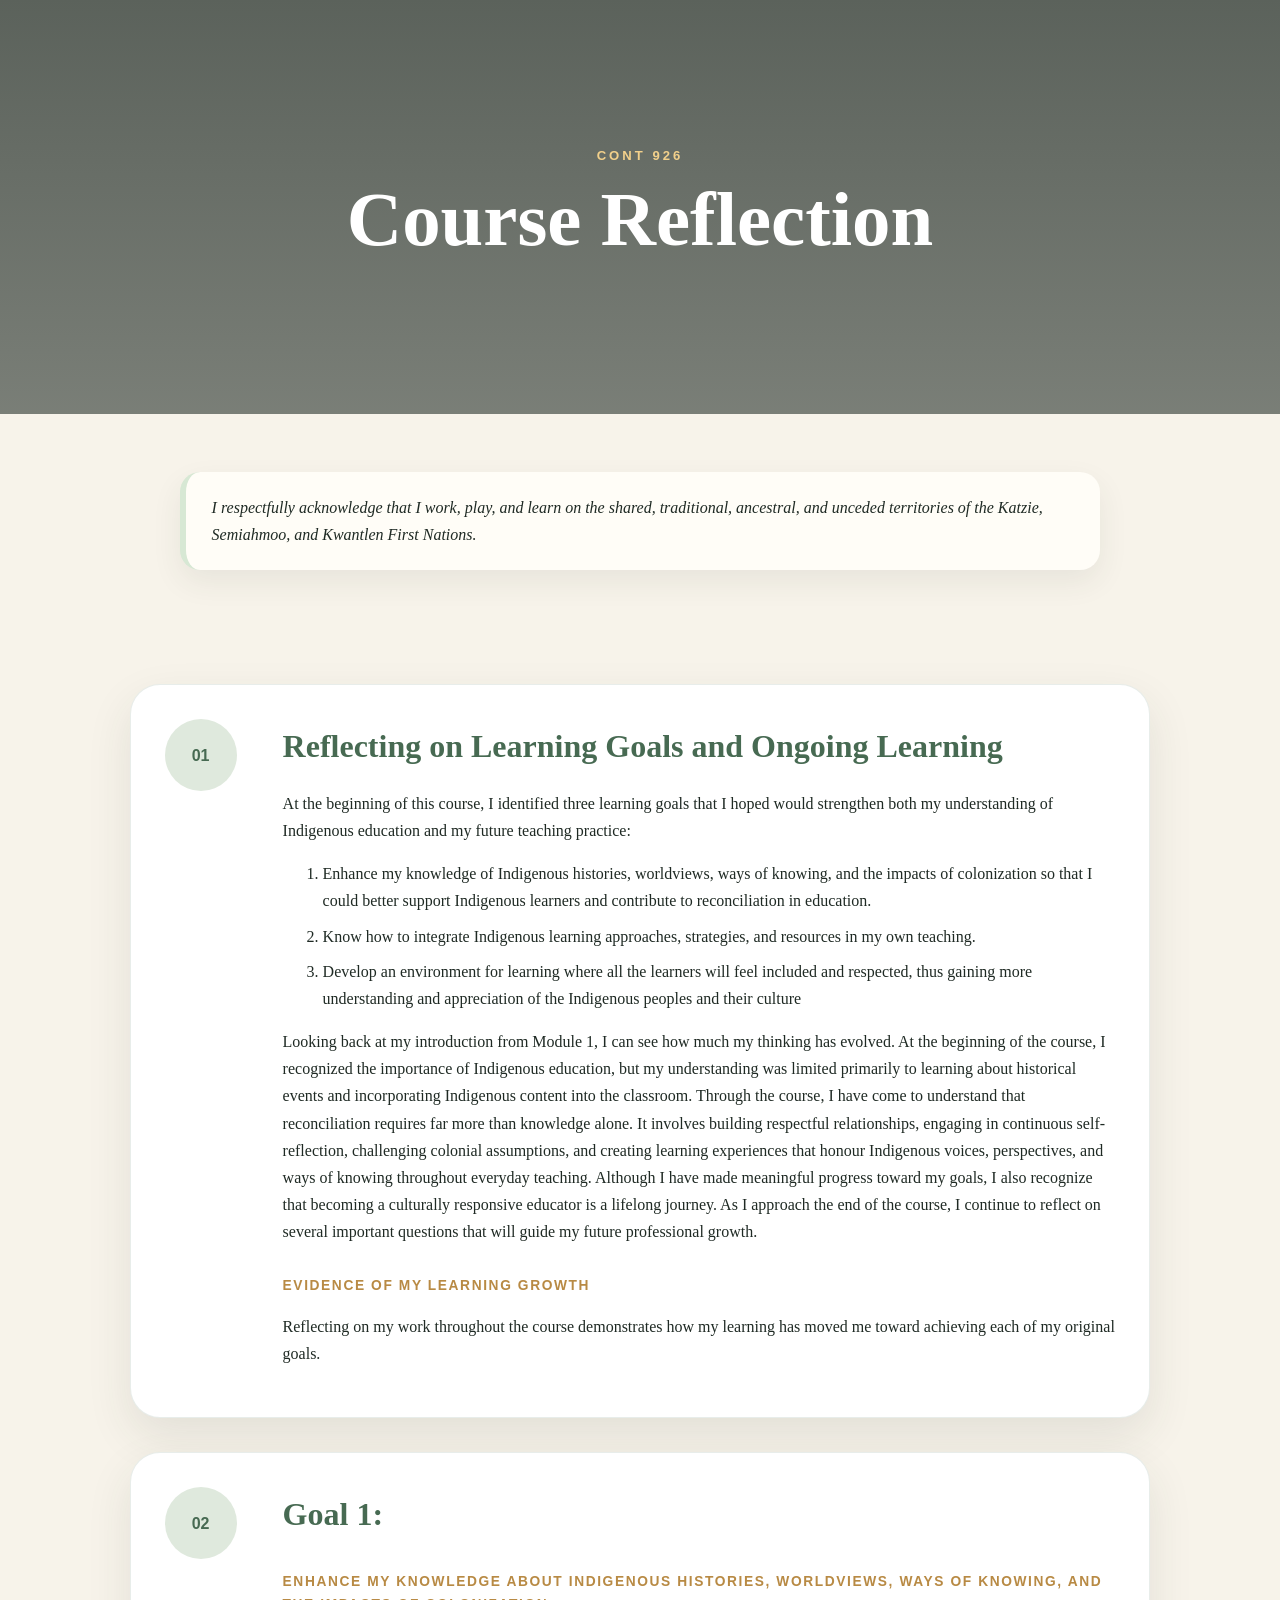
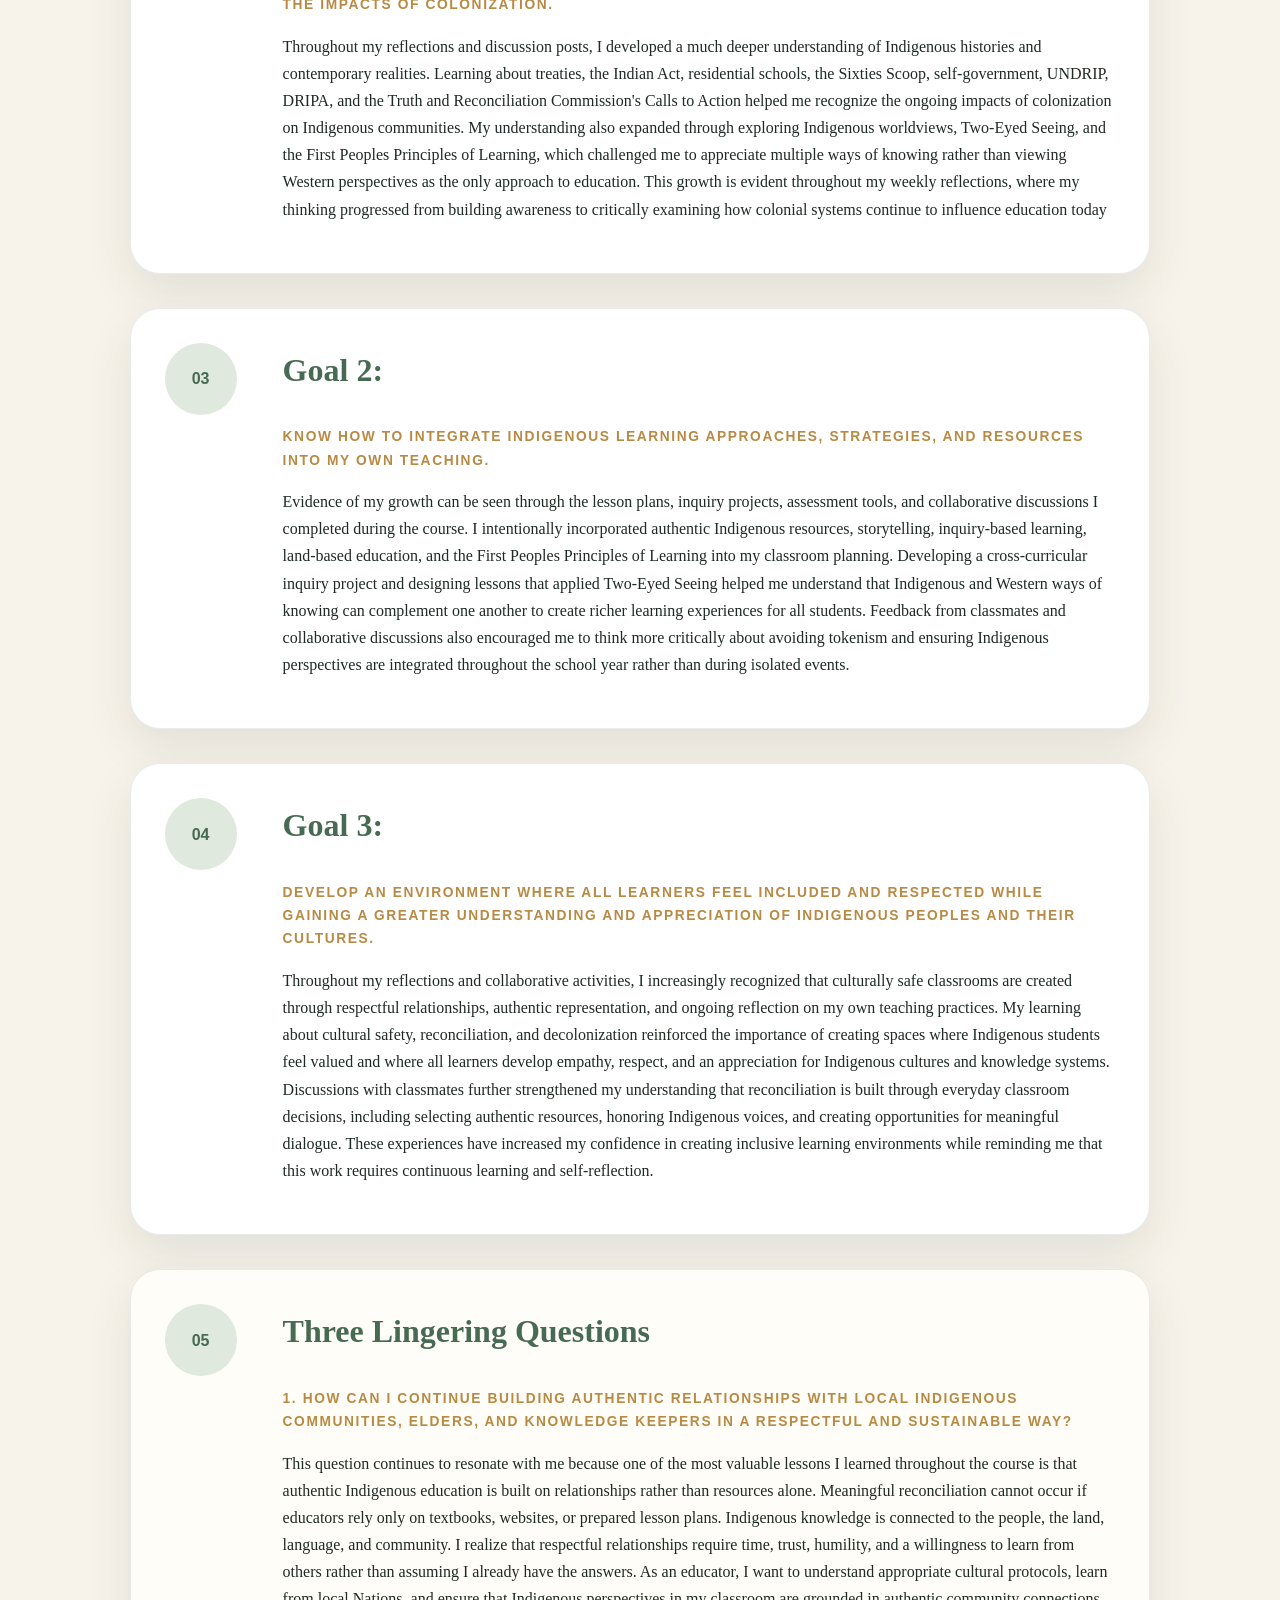
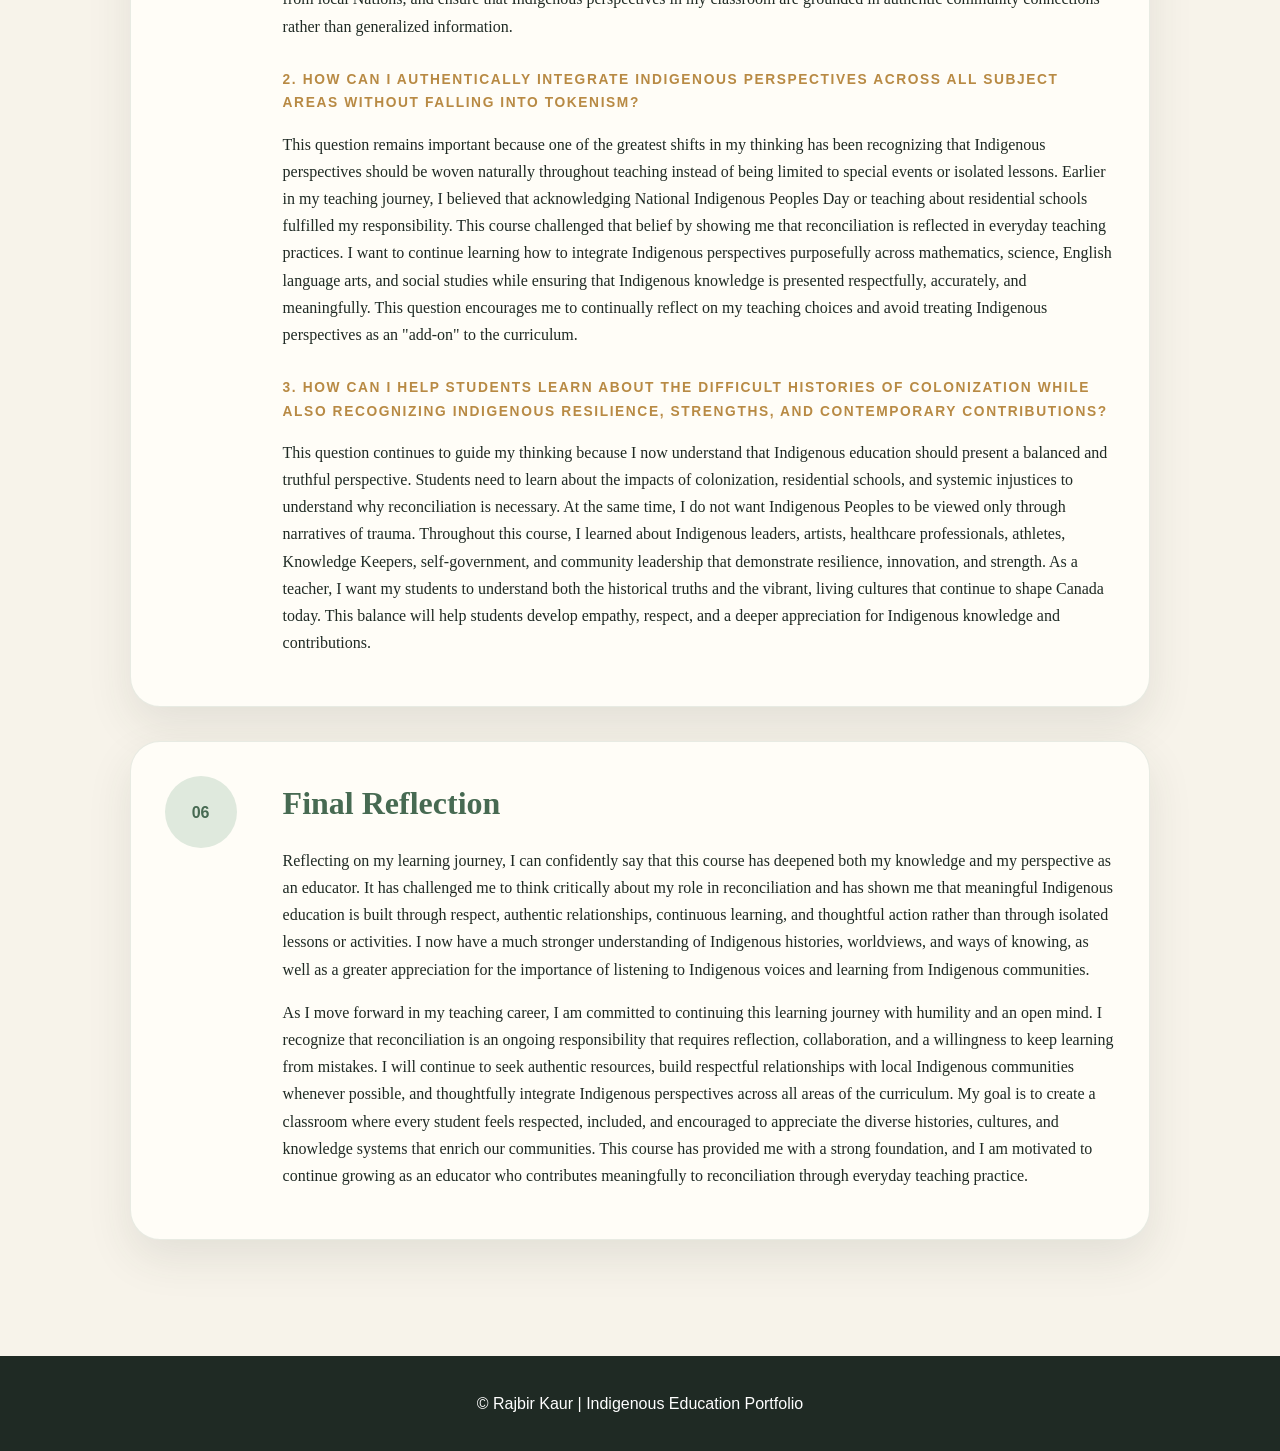
==== commit 1d777876: "Remove image from CourseReflection.html" ====
--- a/CourseReflection.html
+++ b/CourseReflection.html
@@ -23,7 +23,6 @@
 <div class="number">01</div>
 <div>
 <h3>Reflecting on Learning Goals and Ongoing Learning</h3>
-<img alt="Project" class="topic-image" src="IQ.png"/>
  <p>At the beginning of this course, I identified three learning goals that I hoped would strengthen both my understanding of Indigenous education and my future teaching practice:</p>
   <ol>
    <li>Enhance my knowledge of Indigenous histories, worldviews, ways of knowing, and the impacts of colonization so that I could better support Indigenous learners and contribute to reconciliation in education.</li>
--- a/style.css
+++ b/style.css
@@ -14,7 +14,7 @@
 
 /* Module dashboard added to match the example layout */
 .module-dashboard{max-width:1280px}
-.module-grid{display:grid;grid-template-columns:repeat(8,1fr);gap:0;margin-top:34px;border-radius:28px;overflow:hidden;box-shadow:0 18px 45px rgba(48,58,50,.12);background:var(--white)}
+.module-grid{display:grid;grid-template-columns:repeat(9,1fr);gap:0;margin-top:34px;border-radius:28px;overflow:hidden;box-shadow:0 18px 45px rgba(48,58,50,.12);background:var(--white)}
 .module-tile{min-height:170px;padding:26px 18px;display:flex;flex-direction:column;justify-content:center;align-items:center;text-align:center;border-right:1px solid rgba(71,106,82,.14);font-family:Arial,sans-serif;color:#68778b;background:#fff;transition:.25s ease}
 .module-tile:last-child{border-right:0}.module-tile span{font-size:.86rem;text-transform:uppercase;letter-spacing:1.5px;color:var(--gold);font-weight:800;margin-bottom:10px}.module-tile strong{font-size:1.05rem;line-height:1.35}.module-tile:hover{background:#fbf6e9;transform:translateY(-4px);color:#244b82}.module-tile.active{background:#fffaf0;border-bottom:6px solid #e0b52f;color:#244b82}.future-modules{padding-top:36px;padding-bottom:36px}.future-modules .card{text-align:center}.future-modules h3{font-size:1.6rem}
 @media(max-width:1050px){.module-grid{grid-template-columns:repeat(2,1fr)}.module-tile{min-height:120px;border-bottom:1px solid rgba(71,106,82,.14)}}
@@ -74,7 +74,7 @@
   text-transform:uppercase;
   font-size:.82rem;
 }
-.top-module-strip .module-grid{grid-template-columns:repeat(8,1fr)}
+.top-module-strip .module-grid{grid-template-columns:repeat(9,1fr)}
 @media(max-width:1050px){.top-module-strip .module-grid{grid-template-columns:repeat(2,1fr)}}
 @media(max-width:620px){.top-module-strip .module-grid{grid-template-columns:1fr}}
 
@@ -174,14 +174,14 @@
     background:#e8eee3;
 }
 #modules .module-grid{
-    grid-template-columns:repeat(8, minmax(0, 1fr)) !important;
+    grid-template-columns:repeat(9, minmax(0, 1fr)) !important;
 }
 
 #modules .inquiry-tile{
     background:#e8eee3;
 }
 .module-dashboard .module-grid{
-    grid-template-columns:repeat(8, minmax(0, 1fr)) !important;
+    grid-template-columns:repeat(9, minmax(0, 1fr)) !important;
 }
 
 .inquiry-tile{
